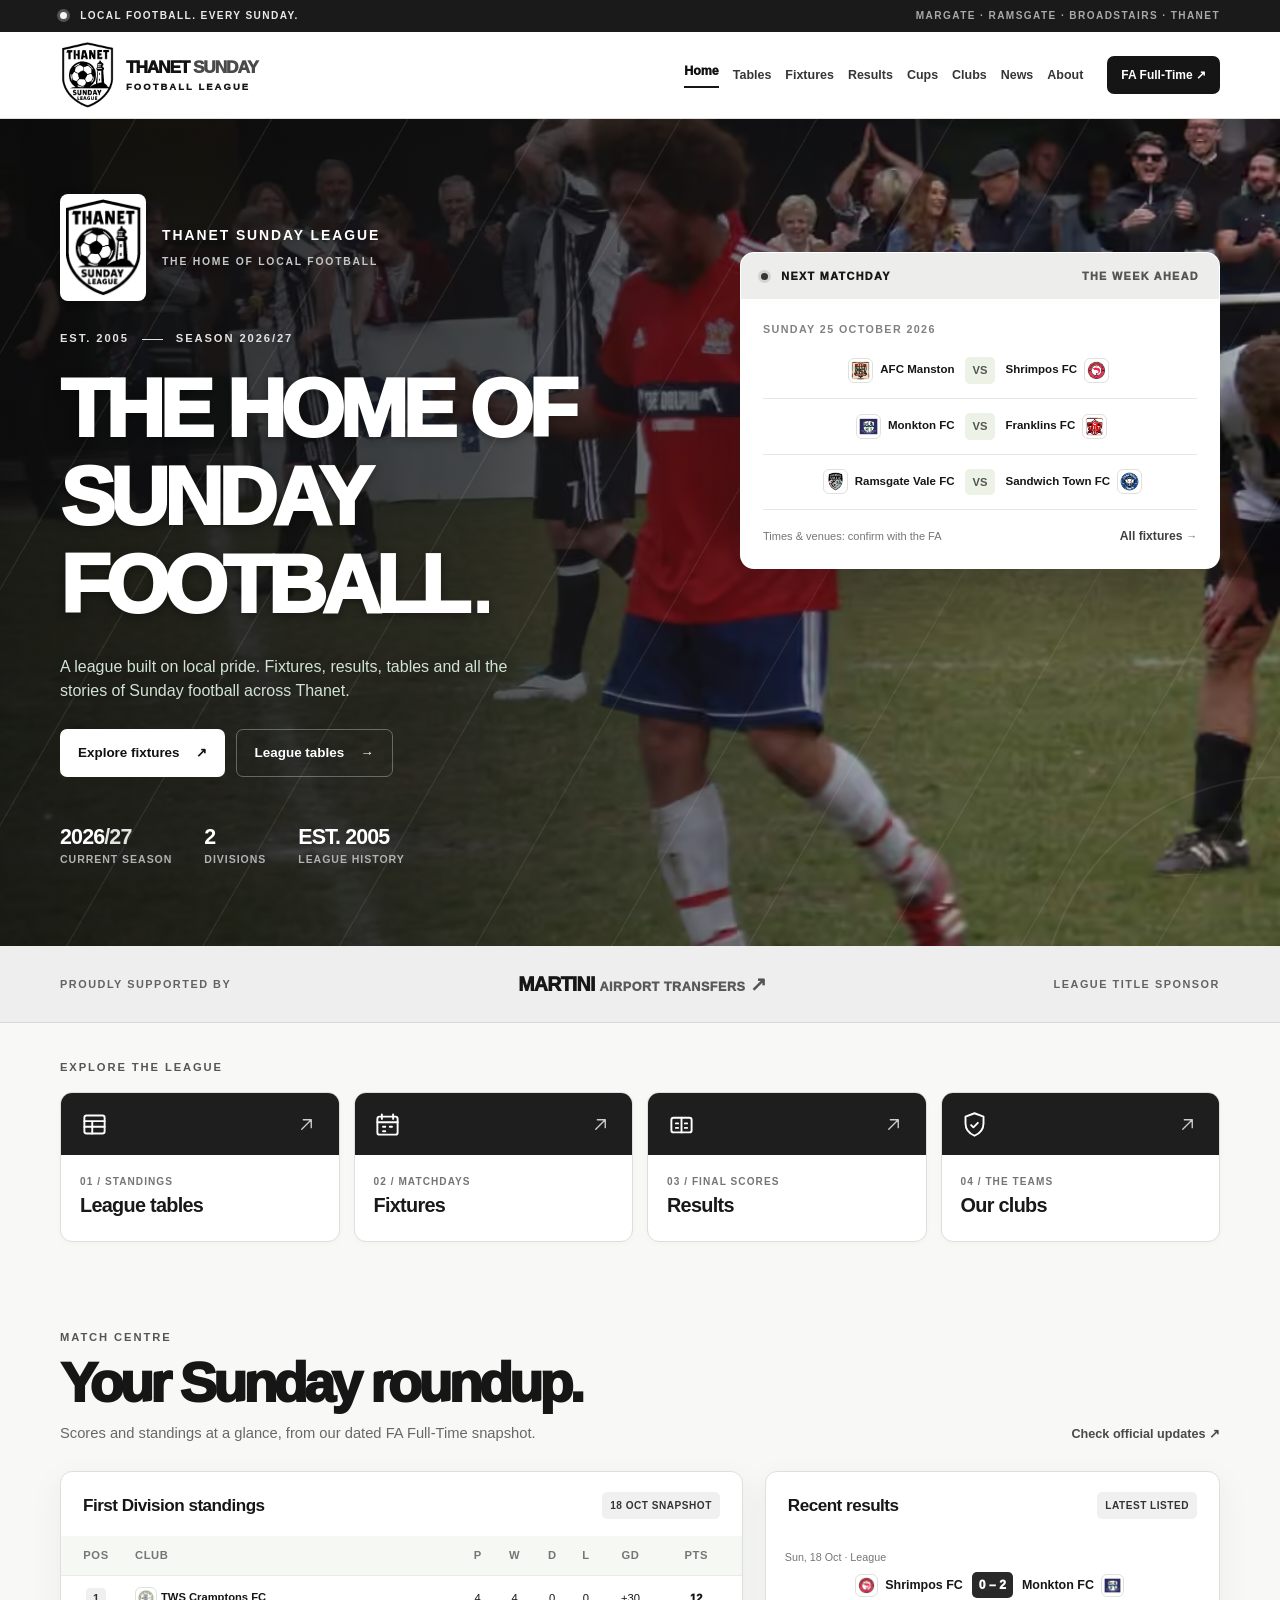
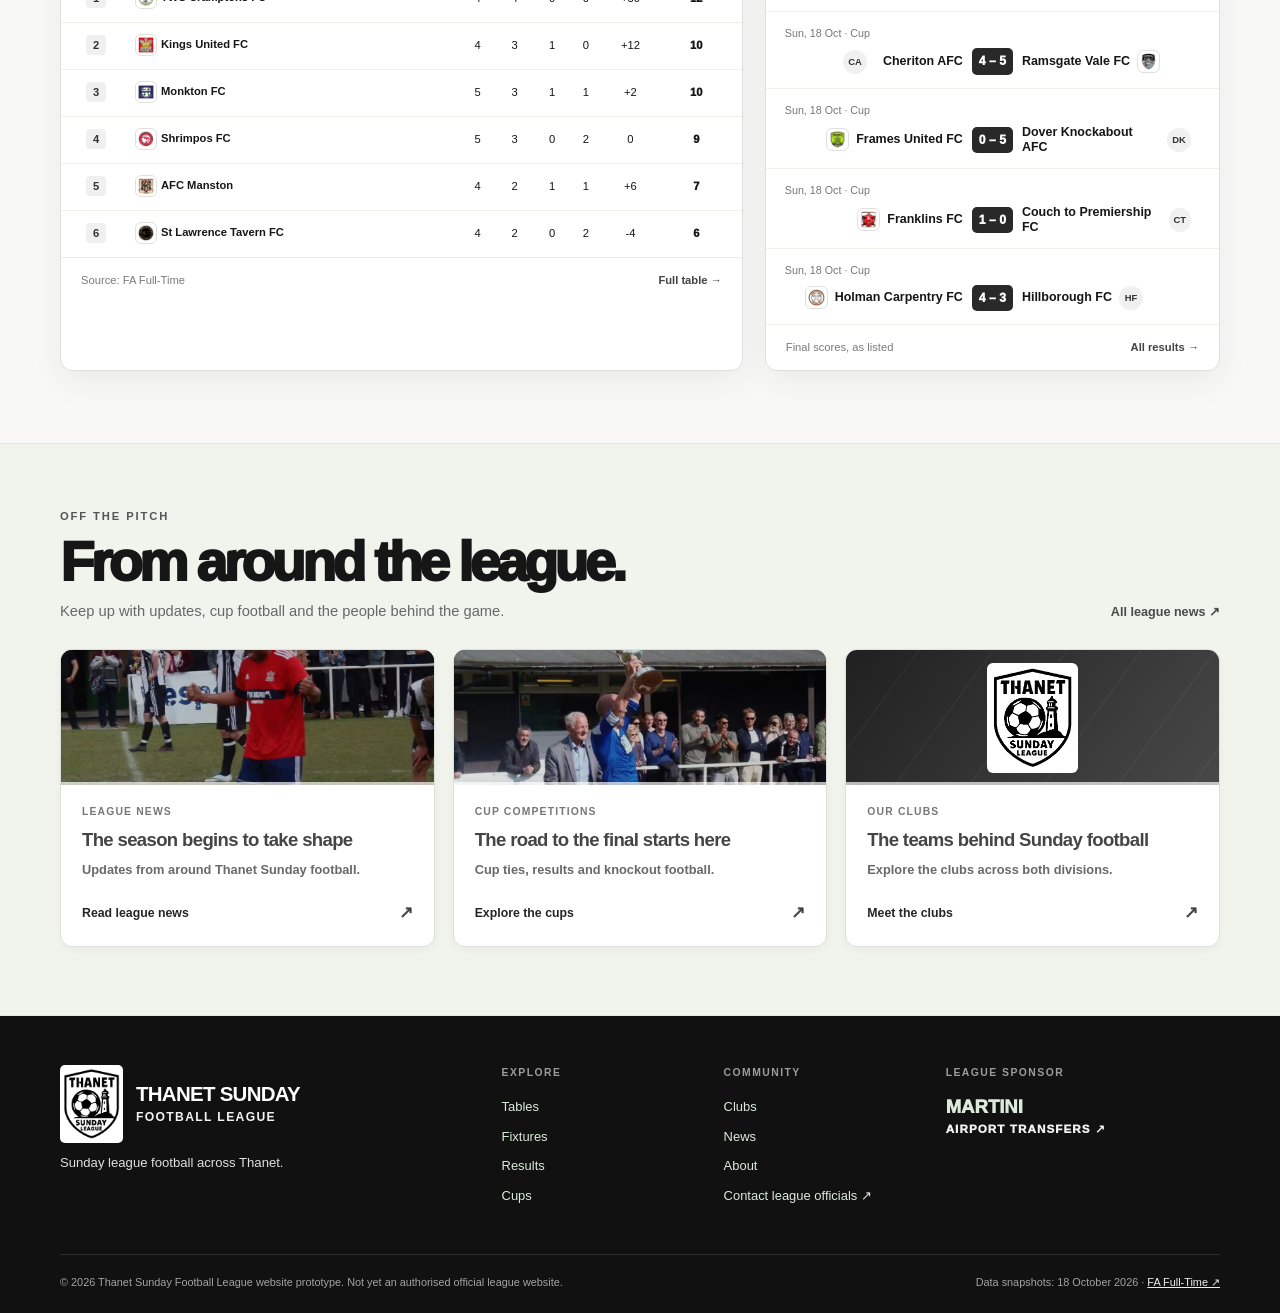
==== index.html @ 65b9a6ac "Connect index.html to central league dataset" ====
<!doctype html>
<html lang="en-GB">
<head>
  <meta charset="utf-8">
  <meta name="viewport" content="width=device-width, initial-scale=1">
  <meta name="theme-color" content="#141414">
  <meta name="description" content="Thanet Sunday Football League: league tables, match fixtures, results, cup competitions, teams and news. Sponsored by Martini Airport Transfers.">
  <meta property="og:title" content="Thanet Sunday Football League — 2026/27">
  <meta property="og:type" content="website">
  <title>Thanet Sunday Football League | 2026/27</title>
  <link rel="icon" type="image/svg+xml" href="./assets/thanet-league-badge.svg">
  <link rel="stylesheet" href="./styles.css?v=20261018-central-data-v1">
  <script src="./data/league-data.js?v=20261018-central-data-v1" defer></script>
  <script src="./site-v4.js?v=20261018-central-data-v1" defer></script>
</head>
<body>
<a class="skip-link" href="#main">Skip to content</a>
<div class="topline"><div class="shell topinner"><span><span class="live-dot" aria-hidden="true"></span> LOCAL FOOTBALL. EVERY SUNDAY.</span><span class="top-location">MARGATE · RAMSGATE · BROADSTAIRS · THANET</span></div></div>
<header class="header">
  <div class="shell nav-shell">
    <a class="logo" href="./index.html" aria-label="Thanet Sunday Football League home">
      <img class="league-crest" src="./assets/thanet-league-badge.svg" alt="Thanet Sunday League crest" width="60" height="74">
      <span class="logo-copy"><strong>THANET <i>SUNDAY</i></strong><small>FOOTBALL LEAGUE</small></span>
    </a>
    <button class="menu-button" type="button" id="menu-button" aria-expanded="false" aria-controls="main-nav" aria-label="Toggle navigation"><span></span><span></span><span></span></button>
    <nav id="main-nav" class="nav" aria-label="Main menu">
      <a href="./index.html" aria-current="page">Home</a><a href="./tables.html">Tables</a><a href="./fixtures.html">Fixtures</a><a href="./results.html">Results</a><a href="./cups.html">Cups</a><a href="./clubs.html">Clubs</a><a href="./news.html">News</a><a href="./about.html">About</a>
    </nav>
    <a class="official-top" href="https://fulltime.thefa.com/index.html?league=391033232" target="_blank" rel="noopener noreferrer">FA Full-Time <span aria-hidden="true">↗</span></a>
  </div>
</header>
<main id="main">
<section class="hero" id="home" aria-labelledby="hero-title">
  <div class="shell hero-layout">
    <div class="hero-left"><div class="hero-crest-row"><img src="./assets/thanet-league-badge.svg" alt="Thanet Sunday League badge" width="104" height="129"><span>THANET SUNDAY LEAGUE<br><small>THE HOME OF LOCAL FOOTBALL</small></span></div>
      <p class="eyebrow light">EST. 2005 <span class="dash"></span> SEASON 2026/27</p>
      <h1 id="hero-title">THE HOME OF <span>SUNDAY</span> <span class="football-word">FOOTBALL<span class="hero-fullstop">.</span></span></h1>
      <p class="hero-sub">A league built on local pride. Fixtures, results, tables and all the stories of Sunday football across Thanet.</p>
      <div class="hero-buttons"><a class="button lime" href="./fixtures.html">Explore fixtures <span aria-hidden="true">↗</span></a><a class="button ghost" href="./tables.html">League tables <span aria-hidden="true">→</span></a></div>
      <div class="hero-numbers"><div><strong>2026<span>/27</span></strong><small>CURRENT SEASON</small></div><div><strong>2</strong><small>DIVISIONS</small></div><div><strong>EST. 2005</strong><small>LEAGUE HISTORY</small></div></div>
    </div>
    <div class="weekend-card" aria-label="Upcoming matchday preview">
      <div class="weekend-label"><span><span class="status-dot"></span> NEXT MATCHDAY</span><span>THE WEEK AHEAD</span></div>
      <div class="weekend-body"><p class="overline" id="hero-fixture-date">Upcoming fixtures</p><div id="hero-fixtures"><p class="empty">Loading the saved league snapshot… <a href="https://fulltime.thefa.com/index.html?league=391033232" target="_blank" rel="noopener noreferrer">FA Full-Time ↗</a></p></div><div class="card-bottom"><span>Times & venues: confirm with the FA</span><a href="./fixtures.html">All fixtures <span aria-hidden="true">→</span></a></div></div>
    </div>
  </div>
  <div class="hero-rings" aria-hidden="true"></div>
</section>
<div class="sponsor-ribbon"><div class="shell sponsor-ribbon-inner"><span class="sponsor-kicker">PROUDLY SUPPORTED BY</span><a href="https://www.martiniairporttransfers.co.uk/" target="_blank" rel="noopener noreferrer" class="sponsor-name">MARTINI <span>AIRPORT TRANSFERS</span> <b aria-hidden="true">↗</b></a><span class="sponsor-note">LEAGUE TITLE SPONSOR</span></div></div>
<section class="home-shortcuts section" aria-labelledby="browse-title"><div class="shell"><p class="eyebrow" id="browse-title">EXPLORE THE LEAGUE</p><div class="home-shortcuts-grid"><a class="home-shortcut" href="./tables.html" aria-label="View league tables"><span class="home-shortcut-top"><span class="home-shortcut-icon"><svg viewBox="0 0 24 24" width="25" height="25" fill="none" stroke="currentColor" stroke-width="1.7" stroke-linecap="round" stroke-linejoin="round" aria-hidden="true" focusable="false"><rect x="3" y="4" width="18" height="16" rx="2"/><path d="M3 9h18M3 14h18M10 9v11"/></svg></span><span class="home-shortcut-arrow"><svg viewBox="0 0 24 24" width="25" height="25" fill="none" stroke="currentColor" stroke-width="1.7" stroke-linecap="round" stroke-linejoin="round" aria-hidden="true" focusable="false"><path d="M6 18 18 6M8 6h10v10"/></svg></span></span><span class="home-shortcut-bottom"><span class="home-shortcut-label">01 / STANDINGS</span><strong>League tables</strong></span></a><a class="home-shortcut" href="./fixtures.html" aria-label="View upcoming fixtures"><span class="home-shortcut-top"><span class="home-shortcut-icon"><svg viewBox="0 0 24 24" width="25" height="25" fill="none" stroke="currentColor" stroke-width="1.7" stroke-linecap="round" stroke-linejoin="round" aria-hidden="true" focusable="false"><rect x="3" y="5" width="18" height="16" rx="2"/><path d="M7 3v4M17 3v4M3 10h18M8 14h2M14 14h2M8 18h2"/></svg></span><span class="home-shortcut-arrow"><svg viewBox="0 0 24 24" width="25" height="25" fill="none" stroke="currentColor" stroke-width="1.7" stroke-linecap="round" stroke-linejoin="round" aria-hidden="true" focusable="false"><path d="M6 18 18 6M8 6h10v10"/></svg></span></span><span class="home-shortcut-bottom"><span class="home-shortcut-label">02 / MATCHDAYS</span><strong>Fixtures</strong></span></a><a class="home-shortcut" href="./results.html" aria-label="View recent results"><span class="home-shortcut-top"><span class="home-shortcut-icon"><svg viewBox="0 0 24 24" width="25" height="25" fill="none" stroke="currentColor" stroke-width="1.7" stroke-linecap="round" stroke-linejoin="round" aria-hidden="true" focusable="false"><rect x="3" y="6" width="18" height="13" rx="2"/><path d="M12 6v13M7 11h2M7 15h2M15 11h2M15 15h2"/></svg></span><span class="home-shortcut-arrow"><svg viewBox="0 0 24 24" width="25" height="25" fill="none" stroke="currentColor" stroke-width="1.7" stroke-linecap="round" stroke-linejoin="round" aria-hidden="true" focusable="false"><path d="M6 18 18 6M8 6h10v10"/></svg></span></span><span class="home-shortcut-bottom"><span class="home-shortcut-label">03 / FINAL SCORES</span><strong>Results</strong></span></a><a class="home-shortcut" href="./clubs.html" aria-label="Browse league clubs"><span class="home-shortcut-top"><span class="home-shortcut-icon"><svg viewBox="0 0 24 24" width="25" height="25" fill="none" stroke="currentColor" stroke-width="1.7" stroke-linecap="round" stroke-linejoin="round" aria-hidden="true" focusable="false"><path d="M12 2 20 5v6c0 5.5-2.8 8.6-8 11-5.2-2.4-8-5.5-8-11V5l8-3Z"/><path d="M9 12.5l2 2 4-4"/></svg></span><span class="home-shortcut-arrow"><svg viewBox="0 0 24 24" width="25" height="25" fill="none" stroke="currentColor" stroke-width="1.7" stroke-linecap="round" stroke-linejoin="round" aria-hidden="true" focusable="false"><path d="M6 18 18 6M8 6h10v10"/></svg></span></span><span class="home-shortcut-bottom"><span class="home-shortcut-label">04 / THE TEAMS</span><strong>Our clubs</strong></span></a></div></div></section>
<section class="section" id="overview" aria-labelledby="overview-title"><div class="shell">
  <div class="section-heading"><div><p class="eyebrow">MATCH CENTRE</p><h2 id="overview-title">Your Sunday roundup.</h2><p>Scores and standings at a glance, from our dated FA Full-Time snapshot.</p></div><a class="text-link" href="https://fulltime.thefa.com/index.html?league=391033232" target="_blank" rel="noopener noreferrer">Check official updates ↗</a></div>
  <div class="overview-grid">
    <div class="panel"><div class="panel-head"><h3>First Division standings</h3><span class="tag">18 OCT SNAPSHOT</span></div><div id="overview-table" class="table-wrap"><p class="empty">Loading the saved league snapshot… <a href="https://fulltime.thefa.com/index.html?league=391033232" target="_blank" rel="noopener noreferrer">FA Full-Time ↗</a></p></div><div class="panel-foot"><span>Source: FA Full-Time</span><a href="./tables.html">Full table →</a></div></div>
    <div class="panel"><div class="panel-head"><h3>Recent results</h3><span class="tag">LATEST LISTED</span></div><div id="overview-results"><p class="empty">Loading the saved league snapshot… <a href="https://fulltime.thefa.com/index.html?league=391033232" target="_blank" rel="noopener noreferrer">FA Full-Time ↗</a></p></div><div class="panel-foot"><span>Final scores, as listed</span><a href="./results.html">All results →</a></div></div>
  </div>
</div></section>
<section class="section section-tinted home-features" aria-labelledby="home-news-title">
<div class="shell">
  <div class="section-heading"><div><p class="eyebrow">OFF THE PITCH</p><h2 id="home-news-title">From around the league.</h2><p>Keep up with updates, cup football and the people behind the game.</p></div><a class="text-link" href="./news.html">All league news ↗</a></div>
  <div class="home-news-list">
    <a class="editorial-card feature-news" href="./news.html" aria-label="Read league news"><span class="editorial-media" aria-hidden="true"><span class="editorial-media-rule"></span></span><span class="editorial-content"><span class="editorial-category">LEAGUE NEWS</span><strong>The season begins to take shape</strong><span class="editorial-description">Updates from around Thanet Sunday football.</span><span class="editorial-cta">Read league news <span aria-hidden="true">↗</span></span></span></a>
    <a class="editorial-card feature-cups" href="./cups.html" aria-label="Explore the cups"><span class="editorial-media" aria-hidden="true"><span class="editorial-media-rule"></span></span><span class="editorial-content"><span class="editorial-category">CUP COMPETITIONS</span><strong>The road to the final starts here</strong><span class="editorial-description">Cup ties, results and knockout football.</span><span class="editorial-cta">Explore the cups <span aria-hidden="true">↗</span></span></span></a>
    <a class="editorial-card feature-clubs" href="./clubs.html" aria-label="Meet the clubs"><span class="editorial-media" aria-hidden="true"><img src="./assets/thanet-league-badge.svg" width="80" height="100" alt=""><span class="editorial-media-rule"></span></span><span class="editorial-content"><span class="editorial-category">OUR CLUBS</span><strong>The teams behind Sunday football</strong><span class="editorial-description">Explore the clubs across both divisions.</span><span class="editorial-cta">Meet the clubs <span aria-hidden="true">↗</span></span></span></a>
  </div>
</div>
</section>
</main>
<footer class="footer"><div class="shell footer-grid"><div><div class="footer-logo"><img src="./assets/thanet-league-badge.svg" alt="Thanet Sunday League badge" width="66" height="82"><strong>THANET SUNDAY<span class="footer-league-name">FOOTBALL LEAGUE</span></strong></div><p>Sunday league football across Thanet.</p></div><div><h3>EXPLORE</h3><a href="./tables.html">Tables</a><a href="./fixtures.html">Fixtures</a><a href="./results.html">Results</a><a href="./cups.html">Cups</a></div><div><h3>COMMUNITY</h3><a href="./clubs.html">Clubs</a><a href="./news.html">News</a><a href="./about.html">About</a><a href="https://fulltime.thefa.com/index.html?league=391033232" target="_blank" rel="noopener noreferrer">Contact league officials ↗</a></div><div><h3>LEAGUE SPONSOR</h3><a class="footer-sponsor" href="https://www.martiniairporttransfers.co.uk/" target="_blank" rel="noopener noreferrer">MARTINI<br><span>AIRPORT TRANSFERS ↗</span></a></div></div><div class="shell footer-bottom"><span>© <span id="year">2026</span> Thanet Sunday Football League website prototype. Not yet an authorised official league website.</span><span>Data snapshots: 18 October 2026 · <a href="https://fulltime.thefa.com/index.html?league=391033232" target="_blank" rel="noopener noreferrer">FA Full-Time ↗</a></span></div></footer>
</body>
</html>
---- styles.css ----
:root{--green:#151515;--deep:#101010;--mid:#383838;--lime:#f5f5f3;--ink:#161616;--muted:#686868;--cream:#f8f8f6;--pale:#f0f0ed;--line:#dfdfdc}*{box-sizing:border-box}html{scroll-behavior:smooth}body{margin:0;background:var(--cream);color:var(--ink);font-family:Inter,ui-sans-serif,-apple-system,BlinkMacSystemFont,"Segoe UI",sans-serif;line-height:1.5}a{color:inherit}a:hover{color:#555555}button,select{font:inherit}button{cursor:pointer}a,button{-webkit-tap-highlight-color:transparent}a:focus-visible,button:focus-visible,select:focus-visible{outline:3px solid #929292;outline-offset:3px}.skip-link{position:absolute;left:-9999px;top:8px;background:#fff;padding:10px;z-index:40}.skip-link:focus{left:10px}.shell{width:min(1160px,calc(100% - 42px));margin-inline:auto}.topline{background:#1a1a1a;color:#e9e9e9;font-size:.63rem;font-weight:850;letter-spacing:.14em}.topinner{display:flex;justify-content:space-between;gap:15px;align-items:center;min-height:32px}.top-location{color:#a9a9a9}.live-dot,.status-dot{display:inline-block;width:7px;height:7px;border-radius:50%;background:var(--lime);margin-right:9px;box-shadow:0 0 0 3px #f6f6f640}.header{position:sticky;top:0;background:#fff;border-bottom:1px solid var(--line);z-index:20}.nav-shell{min-height:80px;display:flex;align-items:center;gap:24px}.logo{display:flex;gap:10px;align-items:center;text-decoration:none;flex-shrink:0}.logo-mark{width:48px;height:48px;border-radius:12px;background:var(--green);color:var(--lime);display:grid;place-items:center}.logo-mark svg{width:34px;height:34px}.logo-copy{display:grid;line-height:1}.logo-copy strong{font-size:1.08rem;font-weight:950;letter-spacing:-.065em;white-space:nowrap}.logo-copy i{color:#777777;font-style:normal}.logo-copy small{letter-spacing:.22em;font-size:.59rem;font-weight:950;margin-top:6px}.nav{display:flex;align-items:center;gap:14px;margin-left:auto}.nav a{text-decoration:none;font-size:.78rem;font-weight:760;color:#363636}.nav a:hover{color:#696969}.official-top{border-radius:7px;padding:10px 14px;background:var(--green);color:white;font-size:.75rem;text-decoration:none;white-space:nowrap;font-weight:820}.official-top:hover{color:white;background:#414141}.menu-button{display:none;border:0;background:transparent;margin-left:auto;width:42px;height:42px;align-items:center;justify-content:center;flex-direction:column;gap:5px}.menu-button span{width:23px;height:2px;background:var(--green);border-radius:2px}.hero{position:relative;overflow:hidden;background:radial-gradient(ellipse at 84% 20%,#52525270 0,transparent 51%),linear-gradient(118deg,#1a1a1a,#292929 75%,#323232);color:white}.hero:before{position:absolute;inset:0;content:"";background:repeating-linear-gradient(120deg,transparent 0 95px,#ffffff06 96px,#ffffff06 97px);pointer-events:none}.hero-layout{position:relative;z-index:2;display:grid;grid-template-columns:1.05fr .95fr;align-items:center;gap:67px;padding:75px 0 79px}.eyebrow{color:#555555;letter-spacing:.17em;font-size:.7rem;font-weight:900;margin:0;text-transform:uppercase}.eyebrow.light{color:var(--lime)}.dash{width:21px;height:1px;background:currentColor;vertical-align:middle;display:inline-block;margin:0 8px}.hero h1{font-size:clamp(3.3rem,6.4vw,6.25rem);letter-spacing:-.076em;line-height:.95;font-weight:950;margin:18px 0 26px;max-width:650px}.hero h1 span{color:var(--lime)}.hero-sub{max-width:490px;color:#d1e3d4;font-size:1rem;margin:0 0 26px}.hero-buttons{display:flex;gap:11px;flex-wrap:wrap}.button{display:inline-flex;align-items:center;justify-content:center;gap:16px;border-radius:7px;padding:13px 18px;font-size:.84rem;text-decoration:none;font-weight:850;transition:transform .15s,background .15s}.button:hover{transform:translateY(-2px)}.button.lime{background:var(--lime);color:#242424}.button.lime:hover{color:#242424;background:#f7f7f7}.button.ghost{border:1px solid #d2e7d65e;color:#fff}.button.ghost:hover{color:#fff;background:#ffffff1e}.hero-numbers{display:flex;flex-wrap:wrap;gap:32px;margin-top:50px}.hero-numbers>div{display:grid;gap:3px}.hero-numbers strong{font-size:1.34rem;letter-spacing:-.04em;line-height:1}.hero-numbers strong span{color:#e3e3e3}.hero-numbers small{color:#b2b2b2;font-size:.66rem;letter-spacing:.09em;font-weight:840}.weekend-card{max-width:480px;width:100%;justify-self:end;background:#fcfdf7;color:var(--ink);border-radius:14px;box-shadow:0 28px 70px #1414145e;overflow:hidden;transform:rotate(1deg)}.weekend-label{display:flex;justify-content:space-between;align-items:center;background:var(--lime);padding:15px 20px;font-size:.68rem;font-weight:950;letter-spacing:.12em}.weekend-label>span:last-child{color:#555555}.status-dot{background:#353535;box-shadow:0 0 0 3px #33333324}.weekend-body{padding:22px}.overline{margin:0 0 6px;color:#818181;font-size:.67rem;letter-spacing:.13em;font-weight:890}.small-match{display:grid;grid-template-columns:1fr auto 1fr;gap:10px;padding:14px 0;border-bottom:1px solid #e2eadf;align-items:center}.small-match .team{font-size:.84rem;font-weight:820}.small-match .team:first-child{text-align:right}.small-match .vs{background:#ecf3e6;color:#545454;border-radius:5px;padding:5px 8px;font-size:.7rem;font-weight:900}.card-bottom{display:flex;justify-content:space-between;gap:10px;align-items:center;margin-top:17px}.card-bottom span{color:#757575;font-size:.69rem}.card-bottom a{font-size:.76rem;font-weight:900;color:#404040;text-decoration:none}.hero-rings{position:absolute;border:2px solid #ffffff12;width:480px;height:480px;border-radius:50%;right:-240px;bottom:-310px}.sponsor-ribbon{background:#ecf3e7;border-bottom:1px solid #dde9d7}.sponsor-ribbon-inner{display:flex;align-items:center;justify-content:space-between;gap:20px;min-height:76px}.sponsor-kicker,.sponsor-note{font-size:.68rem;color:#727272;letter-spacing:.14em;font-weight:890}.sponsor-name{font-weight:950;text-decoration:none;font-size:1.22rem;letter-spacing:-.035em}.sponsor-name span{font-size:.79rem;letter-spacing:.04em;color:#717171}.sponsor-name b{color:#535353}.section{padding:72px 0;scroll-margin-top:85px}.section-tinted{background:#f0f4ed;border-top:1px solid #e2e9dc;border-bottom:1px solid #e2e9dc}.section-heading{display:flex;align-items:end;justify-content:space-between;gap:18px;margin-bottom:27px}.section-heading h2{font-size:clamp(2.2rem,4.6vw,3.5rem);letter-spacing:-.07em;line-height:1.05;font-weight:950;margin:8px 0 0}.section-heading p:not(.eyebrow){margin:9px 0 0;color:var(--muted);font-size:.92rem}.text-link{color:#4a4a4a;font-weight:850;text-decoration:none;font-size:.79rem;white-space:nowrap}.text-link:hover{text-decoration:underline}.overview-grid{display:grid;grid-template-columns:1.35fr .9fr;gap:22px}.panel{background:#fff;border:1px solid var(--line);border-radius:12px;overflow:hidden;box-shadow:0 10px 32px #28282810}.panel-head{display:flex;justify-content:space-between;align-items:center;gap:10px;padding:20px 22px 17px}.panel-head h3{font-size:1.07rem;letter-spacing:-.03em;margin:0}.tag{color:#525252;background:#edf4e8;letter-spacing:.05em;font-size:.63rem;font-weight:900;padding:6px 8px;border-radius:5px;white-space:nowrap}.table-wrap{overflow-x:auto}.standings{width:100%;border-collapse:collapse;min-width:570px}.standings th{text-align:center;color:#757575;text-transform:uppercase;letter-spacing:.05em;font-size:.63rem;padding:11px 8px;background:#f6f8f3;border-bottom:1px solid #e7ede3}.standings td{text-align:center;font-size:.78rem;padding:12px 8px;border-bottom:1px solid #edf1e9;font-variant-numeric:tabular-nums}.standings th:nth-child(2),.standings td:nth-child(2){text-align:left}.standings td:nth-child(2){font-weight:790}.standings td:last-child{font-weight:940}.standings tbody tr:last-child td{border-bottom:0}.standings tbody tr:hover{background:#f6faf4}.team-circle{width:24px;height:24px;display:inline-grid;place-items:center;background:#eaf4e8;color:#555555;border-radius:50%;font-size:.59rem;font-weight:900;margin-right:9px;vertical-align:middle}.position-pill{background:#eaf5e4;padding:4px 7px;border-radius:4px;font-weight:860}.panel-foot{border-top:1px solid #eaf0e7;padding:14px 20px;display:flex;gap:12px;justify-content:space-between;color:#7a7a7a;font-size:.7rem}.panel-foot a{font-weight:850;color:#434343;text-decoration:none}.result-mini{padding:13px 19px;border-bottom:1px solid #ecf0e9}.result-mini:last-child{border-bottom:0}.result-mini .date-small{display:block;color:#767676;font-size:.67rem;margin-bottom:7px}.result-mini .teams-small{display:grid;grid-template-columns:1fr auto 1fr;gap:9px;align-items:center}.teams-small strong{font-size:.78rem;font-weight:830}.teams-small strong:first-child{text-align:right}.score-mini{background:#292929;color:white;border-radius:5px;padding:4px 7px;font-size:.76rem;font-weight:950;white-space:nowrap}.tabs{display:flex;gap:8px;margin-bottom:16px;flex-wrap:wrap}.tab{background:#fff;border:1px solid #d7e1d2;color:#474747;border-radius:8px;padding:10px 15px;font-weight:850;font-size:.79rem}.tab.active{background:var(--green);color:#fff;border-color:var(--green)}.data-note{font-size:.77rem;color:#6d6d6d;background:#e7efe4;padding:12px 15px;border-radius:7px;line-height:1.55;margin:18px 0 0}.filter-row{display:flex;align-items:center;flex-wrap:wrap;gap:12px;margin-bottom:21px}.filter-row label{font-weight:850;color:#4a4a4a;font-size:.8rem}.filter-row select{border:1px solid #cfdfcf;background:white;border-radius:7px;color:var(--ink);min-width:220px;padding:10px 13px}.filter-hint{font-size:.73rem;color:#737373;margin-left:auto}.match-grid{display:grid;grid-template-columns:repeat(2,minmax(0,1fr));gap:14px}.match-card{background:white;border:1px solid var(--line);border-radius:10px;padding:17px 18px;display:grid;gap:11px}.match-meta{display:flex;align-items:center;justify-content:space-between;gap:12px;font-size:.7rem;color:#787878;font-weight:740}.match-meta b{background:#eff5e9;color:#4a4a4a;border-radius:4px;padding:4px 7px;font-size:.64rem}.match-row{display:grid;grid-template-columns:minmax(0,1fr) auto minmax(0,1fr);gap:11px;align-items:center}.match-row strong{font-size:.85rem;line-height:1.3}.match-row strong:first-child{text-align:right}.match-row .score{background:#292929;color:#fff;border-radius:6px;padding:8px 10px;min-width:56px;text-align:center;font-size:.87rem;font-weight:950;white-space:nowrap}.match-row .score.vs{background:#ebf2e4;color:#545454;font-size:.71rem}.match-bottom{font-size:.7rem;color:#818181;text-align:center}.empty{grid-column:1/-1;padding:28px;border:1px dashed #aabda9;border-radius:9px;background:#f7faf4;color:#525252;text-align:center}.cup-grid{display:grid;grid-template-columns:1fr 1fr;gap:22px}.cup-feature{position:relative;background:linear-gradient(125deg,#242424,#3d3d3d);border-radius:12px;padding:38px;color:#fff;overflow:hidden}.cup-symbol{position:absolute;right:-7px;top:-60px;font-size:16rem;color:#ffffff0d;pointer-events:none}.cup-feature h3{font-size:2.9rem;letter-spacing:-.07em;line-height:1.02;margin:15px 0}.cup-feature p:not(.eyebrow){max-width:450px;color:#cce0d0}.cup-feature .button{margin-top:15px}.clubs-grid{display:grid;grid-template-columns:repeat(3,minmax(0,1fr));gap:13px}.club-card{display:flex;align-items:center;gap:13px;background:#fff;border:1px solid var(--line);border-radius:10px;padding:16px;font-size:.86rem;font-weight:850}.club-card .team-circle{width:42px;height:42px;flex-shrink:0;margin:0;font-size:.68rem}.club-card small{display:block;font-size:.7rem;color:#849488;font-weight:690;margin-top:3px}.news-grid{display:grid;grid-template-columns:repeat(3,minmax(0,1fr));gap:19px}.news-card{background:white;border:1px solid var(--line);border-radius:12px;overflow:hidden;display:flex;flex-direction:column}.news-visual{height:160px;display:flex;align-items:end;justify-content:space-between;overflow:hidden;background:radial-gradient(ellipse at 74% 38%,#e0e0e070,transparent 60%),linear-gradient(120deg,#292929,#444444);color:#f7f7f7;padding:19px}.news-visual.secondary{color:#2e2e2e;background:linear-gradient(135deg,#f1f1f1,#aeaeae)}.news-visual.dark{color:#f7f7f7;background:linear-gradient(135deg,#212121,#434343)}.news-visual span{font-size:2rem;letter-spacing:-.07em;line-height:1;font-weight:950}.news-visual b{font-size:7rem;line-height:.68;opacity:.14;letter-spacing:-.12em}.news-body{padding:21px;flex:1;display:flex;flex-direction:column}.news-body small{color:#7c7c7c;letter-spacing:.08em;font-size:.64rem;font-weight:850}.news-body h3{margin:12px 0;font-size:1.12rem;line-height:1.2;letter-spacing:-.025em}.news-body p{font-size:.83rem;color:#6a6a6a;margin:0 0 21px}.news-body a{margin-top:auto;color:#454545;text-decoration:none;font-size:.78rem;font-weight:850}.about-section{background:#1e1e1e;color:#fff}.about-grid{display:grid;grid-template-columns:1fr .74fr;gap:95px;align-items:center}.about-grid h2{font-size:clamp(2.4rem,5vw,4.3rem);line-height:1.04;letter-spacing:-.071em;margin:13px 0}.about-grid h2 span{color:var(--lime)}.about-grid p:not(.eyebrow){color:#c3d9c8;max-width:590px}.about-grid .button{margin-top:14px}.about-side{padding:25px 30px;border:1px solid #ffffff23;background:#ffffff0b;border-radius:11px}.large-ball{font-size:2rem}.about-side h3{font-size:1.22rem}.about-side p{font-size:.84rem}.about-side a{color:var(--lime);text-decoration:none;font-size:.83rem;font-weight:850}.footer{background:#161616;color:#d6e5d7}.footer-grid{padding:49px 0;display:grid;grid-template-columns:1.5fr .7fr .7fr 1fr;gap:30px}.footer-grid>div{display:flex;flex-direction:column;align-items:flex-start;gap:10px}.footer-logo{font-size:1.35rem;font-weight:950;letter-spacing:-.04em}.footer-logo span{color:var(--lime)}.footer-grid p{font-size:.82rem;color:#e0e0e0;margin:0}.footer-grid h3{font-size:.65rem;letter-spacing:.14em;color:#9c9c9c;margin:0 0 7px}.footer-grid a{font-size:.81rem;color:#dceadc;text-decoration:none}.footer-grid a:hover{color:var(--lime)}.footer-grid .footer-sponsor{font-size:1.16rem;font-weight:950;line-height:1.05}.footer-sponsor span{color:var(--lime);font-size:.73rem;letter-spacing:.09em}.footer-bottom{border-top:1px solid #2d2d2d;padding:19px 0 23px;display:flex;justify-content:space-between;gap:15px;color:#a3a3a3;font-size:.68rem}.footer-bottom a{color:#eeeeee}.muted{color:var(--muted)}@media(max-width:1120px){.nav{gap:9px}.nav a{font-size:.73rem}.nav-shell{gap:17px}.official-top{display:none}.hero-layout{gap:26px}}@media(max-width:840px){.nav-shell{min-height:71px}.menu-button{display:flex}.nav{display:none;position:absolute;left:0;right:0;top:71px;background:#fff;box-shadow:0 18px 30px #1616162a;padding:13px 24px 23px;flex-direction:column;align-items:stretch;margin:0}.nav.open{display:flex}.nav a{font-size:.94rem;padding:10px 13px;border-radius:6px}.nav a:hover{background:#f0f6eb}.hero-layout{grid-template-columns:1fr;padding:56px 0}.weekend-card{max-width:none;transform:none;justify-self:auto}.hero h1{max-width:700px}.overview-grid,.cup-grid,.about-grid{grid-template-columns:1fr;gap:19px}.news-grid{grid-template-columns:repeat(2,minmax(0,1fr))}.clubs-grid{grid-template-columns:repeat(2,minmax(0,1fr))}.footer-grid{grid-template-columns:repeat(2,1fr)}.filter-hint{margin-left:0}.about-grid{gap:33px}}@media(max-width:590px){.shell{width:min(100% - 28px,1160px)}.top-location{display:none}.logo-mark{width:43px;height:43px}.logo-copy strong{font-size:.95rem}.logo-copy small{font-size:.54rem}.hero-layout{padding:46px 0}.hero h1{font-size:clamp(3.05rem,13vw,4.7rem)}.hero-sub{font-size:.92rem}.hero-numbers{gap:20px;margin-top:36px}.hero-numbers strong{font-size:1.06rem}.hero-numbers small{font-size:.56rem}.weekend-label{font-size:.59rem}.weekend-body{padding:16px}.small-match .team{font-size:.75rem}.sponsor-ribbon-inner{padding:17px 0;display:grid;gap:4px}.sponsor-name{font-size:1.07rem}.sponsor-name span{font-size:.66rem}.section{padding:48px 0}.section-heading{display:block}.section-heading h2{font-size:2.4rem}.section-heading .text-link{display:inline-block;margin-top:15px}.match-grid,.clubs-grid,.news-grid{grid-template-columns:1fr}.match-row strong{font-size:.76rem}.filter-row label{width:100%}.filter-row select{width:100%}.cup-feature{padding:25px}.cup-feature h3{font-size:2.35rem}.footer-grid{grid-template-columns:repeat(2,1fr);gap:26px}.footer-grid>div:first-child,.footer-grid>div:last-child{grid-column:1/-1}.footer-bottom{flex-direction:column}.about-side{padding:20px}}@media(prefers-reduced-motion:reduce){html{scroll-behavior:auto}*{transition:none!important}}
/* Brand refresh · authentic crest and monochrome league identity */
.logo-mark{display:none}
.logo{gap:11px}
.league-crest{display:block;width:55px;height:66px;object-fit:contain;flex:none;background:#fff}
.nav-shell{min-height:86px}
.logo-copy strong{color:#111}.logo-copy i{color:#4a4a4a}
.hero{background:radial-gradient(ellipse at 86% 12%,#343434 0%,transparent 52%),linear-gradient(112deg,#111 0%,#232323 68%,#303030 100%)}
.hero:before{background:repeating-linear-gradient(120deg,transparent 0 95px,#ffffff08 96px,#ffffff08 97px)}
.hero-crest-row{display:flex;align-items:center;gap:16px;margin:0 0 29px;letter-spacing:.14em;font-size:.87rem;font-weight:900;color:#fff}
.hero-crest-row img{width:86px;height:107px;object-fit:contain;background:#fff;border-radius:8px;padding:4px}
.hero-crest-row small{display:inline-block;margin-top:8px;color:#c7c7c7;font-size:.65rem;font-weight:770;letter-spacing:.17em}
.hero h1 span{color:#fff;text-decoration:underline;text-decoration-thickness:5px;text-underline-offset:10px}
.eyebrow.light{color:#e2e2e2}
.button.lime{background:#fff;color:#111}.button.lime:hover{background:#e6e6e6;color:#111}
.weekend-label{background:#ededeb;color:#171717}
.weekend-card{background:#fff}
.sponsor-ribbon{background:#eee;border-color:#d8d8d8}
.sponsor-name span{color:#595959}
.sponsor-kicker,.sponsor-note{color:#626262}
.position-pill,.team-circle,.tag{background:#f0f0f0;color:#333}
.tab.active{background:#151515;border-color:#151515;color:#fff}
.cup-feature{background:linear-gradient(125deg,#171717,#363636)}
.about-section{background:#171717}
.footer{background:#111;color:#fff}
.footer-logo{display:flex;gap:13px;align-items:center}
.footer-logo img{width:63px;height:78px;object-fit:contain;background:#fff;border-radius:5px;padding:3px}
.footer-logo strong{font-size:1.4rem;line-height:1.08;letter-spacing:-.04em}
.footer-logo strong span{color:#fff}
.footer-sponsor span{color:#f1f1f1}
:target{scroll-margin-top:100px}
@media(max-width:590px){.nav-shell{min-height:80px}.nav{top:80px}.league-crest{width:43px;height:54px}.hero-crest-row{gap:12px;margin-bottom:23px}.hero-crest-row img{width:67px;height:84px}.hero-crest-row span{font-size:.72rem}.hero-crest-row small{font-size:.52rem}.footer-logo img{width:52px;height:64px}}


/* Mobile hero typography: prevent underline crossing subsequent line and add
   deliberate spacing between the word FOOTBALL and its full stop. */
.hero h1{line-height:1.075;letter-spacing:-.062em}
.hero h1 span{color:#fff;text-decoration:none!important;text-decoration-line:none!important}
.hero h1 .football-word{display:inline-block;white-space:nowrap}
.hero h1 .hero-fullstop{display:inline-block;font-size:.78em;vertical-align:baseline;margin-left:.12em;letter-spacing:0}
@media(max-width:590px){
  .hero h1{font-size:clamp(2.9rem,11.8vw,4.45rem);line-height:1.12;letter-spacing:-.062em}
  .hero h1 .hero-fullstop{margin-left:.14em}
}


/* Football photography refresh: retain dark-grey texture while showing action. */
.hero{
  background-color:#222;
  background-image:
    linear-gradient(100deg,rgba(12,12,12,.88) 0%,rgba(18,18,18,.77) 38%,rgba(28,28,28,.28) 76%,rgba(18,18,18,.23) 100%),
    url("./assets/hero-celebration.avif");
  background-repeat:no-repeat;
  background-size:cover;
  background-position:center 42%;
}
.hero:before{
  background:repeating-linear-gradient(120deg,transparent 0 116px,rgba(255,255,255,.065) 117px,rgba(255,255,255,.065) 118px);
  pointer-events:none;
}
.hero-layout{position:relative;z-index:2}
.hero h1,.hero-sub,.hero-crest-row{filter:drop-shadow(0 2px 5px rgba(0,0,0,.36))}
.cup-feature{
  background-image:
    linear-gradient(100deg,rgba(14,14,14,.84),rgba(24,24,24,.52)),
    url("./assets/cup-celebration.avif");
  background-position:center, center 41%;
  background-repeat:no-repeat;
  background-size:cover;
  min-height:320px;
}
.cup-feature .cup-symbol{opacity:.25}
@media(max-width:840px){
  .hero{
    background-image:
      linear-gradient(180deg,rgba(11,11,11,.53) 0%,rgba(11,11,11,.78) 43%,rgba(11,11,11,.86) 100%),
      url("./assets/hero-celebration.avif");
    background-position:center, 55% 27%;
    background-size:cover, auto 100%;
    background-color:#222;
  }
  .hero:before{
    background:repeating-linear-gradient(120deg,transparent 0 116px,rgba(255,255,255,.05) 117px,rgba(255,255,255,.05) 118px);
  }
  .hero-layout{padding-top:45px}
}
@media(max-width:590px){
  .hero{
    background-image:
      linear-gradient(180deg,rgba(13,13,13,.48) 0%,rgba(13,13,13,.68) 24%,rgba(13,13,13,.84) 64%,rgba(13,13,13,.92) 100%),
      url("./assets/hero-celebration.avif");
    background-position:center, 54% top;
    background-size:cover, auto 680px;
    background-repeat:no-repeat;
  }
  .hero-layout{padding-top:31px}
  .cup-feature{
    background-image:linear-gradient(90deg,rgba(8,8,8,.87),rgba(8,8,8,.50)),url("./assets/cup-celebration.avif");
    background-position:center, 52% 38%;
  }
}


/* 2026-10-18 | Layout polish: desktop matchday card, table fit and footer identity. */
.overview-grid > .panel { min-width: 0; }
.table-wrap { min-width: 0; max-width: 100%; width: 100%; overflow-x: auto; }
#overview-table .standings { min-width: 0; width: 100%; }
#overview-table .standings th,
#overview-table .standings td { padding: 11px 4px; font-size: .70rem; }
#overview-table .standings td:nth-child(2) { min-width: 0; overflow-wrap: anywhere; line-height: 1.25; }
#overview-table .standings th:nth-child(7),
#overview-table .standings td:nth-child(7),
#overview-table .standings th:nth-child(8),
#overview-table .standings td:nth-child(8) { display: none; } /* GF & GA in full table; summary shows GD */
#overview-table .standings th:last-child,
#overview-table .standings td:last-child { padding-right: 12px; white-space: nowrap; }

.weekend-card { transform: none; border: 1px solid rgba(255,255,255,.18); }
@media (min-width: 841px) {
  .hero-layout { align-items: start; }
  .weekend-card { align-self: start; margin-top: clamp(32px,4.5vw,68px); }
}

.footer-logo strong { display: block; font-size: 1.28rem; letter-spacing: -.035em; line-height: 1.12; }
.footer-logo .footer-league-name {
  display: block;
  color: #f3f3f3;
  font-size: .76rem;
  margin-top: 5px;
  font-weight: 800;
  letter-spacing: .11em;
}
@media (max-width: 840px) {
  .weekend-card { margin-top: 0; }
  #overview-table .standings th, #overview-table .standings td { font-size: .71rem; }
}
@media (max-width: 590px) {
  #overview-table .standings { min-width: 440px; }
  .hero {
    background-image:
      linear-gradient(180deg,rgba(13,13,13,.44) 0%,rgba(13,13,13,.63) 24%,rgba(13,13,13,.79) 64%,rgba(13,13,13,.89) 100%),
      url("./assets/hero-celebration.avif");
    background-position: center, 56% top;
  }
  .footer-logo strong { font-size: 1.12rem; }
  .footer-logo .footer-league-name { font-size: .68rem; }
}


/* Dedicated league pages · separate URLs, shared identity and desktop/mobile navigation */
.nav a[aria-current="page"]{color:#111;font-weight:950}
.nav a[aria-current="page"]::after{content:"";display:block;height:2px;background:#171717;margin-top:6px}
.page-hero{position:relative;overflow:hidden;background:#1a1a1a;color:#fff;min-height:245px}
.page-hero::before{position:absolute;inset:0;content:"";background:linear-gradient(110deg,rgba(11,11,11,.95) 0%,rgba(18,18,18,.87) 44%,rgba(20,20,20,.73) 100%),url("./assets/hero-celebration.avif") center 41% /cover no-repeat}
.page-hero::after{content:"";position:absolute;inset:0;background:repeating-linear-gradient(120deg,transparent 0 128px,rgba(255,255,255,.035) 129px,rgba(255,255,255,.035) 130px);pointer-events:none}
.page-hero-inner{position:relative;z-index:1;padding:38px 0 45px}
.breadcrumbs{display:flex;gap:12px;align-items:center;color:#c4c4c4;font-size:.72rem;margin:0 0 24px}
.breadcrumbs a{text-decoration:underline;text-underline-offset:3px}
.page-hero h1{font-size:clamp(2.5rem,5vw,4.3rem);letter-spacing:-.07em;line-height:1.05;font-weight:950;margin:8px 0 10px}
.page-hero-inner>p:last-child{max-width:620px;color:#dedede;font-size:.92rem;margin:0}
.page-hero+.section{padding-top:42px;min-height:45vh}
.home-shortcuts{padding:36px 0 15px}
.home-shortcuts .eyebrow{margin:0 0 15px}
.home-shortcuts-grid{display:grid;grid-template-columns:repeat(4,minmax(0,1fr));gap:12px}
.home-shortcut{position:relative;display:grid;align-content:space-between;gap:11px;min-height:130px;background:#fff;border:1px solid var(--line);border-radius:11px;padding:19px;transition:transform .15s,box-shadow .15s}
.home-shortcut:hover{transform:translateY(-2px);box-shadow:0 8px 25px rgba(0,0,0,.08);color:#171717}
.home-shortcut .home-shortcut-label{font-size:.67rem;color:#868686;text-transform:uppercase;font-weight:850;letter-spacing:.11em}
.home-shortcut strong{font-size:1.25rem;letter-spacing:-.045em;font-weight:950}
.home-shortcut .home-shortcut-arrow{position:absolute;right:18px;top:15px;font-size:1.25rem;color:#333}
.home-news-list{display:grid;grid-template-columns:repeat(3,minmax(0,1fr));gap:13px}
.home-news-list a{background:#fff;border:1px solid var(--line);border-radius:10px;padding:21px;display:grid;gap:10px}
.home-news-list a:hover{color:#111;border-color:#b7b7b7}
.home-news-list small{font-size:.65rem;color:#888;font-weight:900;letter-spacing:.1em}
.home-news-list strong{font-size:1rem;font-weight:850;letter-spacing:-.02em}
.home-news-list span{font-size:.77rem;font-weight:850;color:#454545}
@media(max-width:840px){
 .nav a[aria-current="page"]{background:#eee}
 .nav a[aria-current="page"]::after{display:none}
 .page-hero{min-height:210px}
 .page-hero-inner{padding:27px 0 39px}
 .home-shortcuts-grid{grid-template-columns:repeat(2,minmax(0,1fr))}
 .home-news-list{grid-template-columns:1fr}
}
@media(max-width:590px){
 .page-hero{min-height:0}
 .page-hero h1{font-size:2.65rem}
 .page-hero-inner{padding:23px 0 34px}
 .breadcrumbs{margin-bottom:20px}
 .home-shortcuts{padding-top:23px}
 .home-shortcuts-grid{gap:9px}
 .home-shortcut{padding:15px;min-height:108px}
 .home-shortcut strong{font-size:1.05rem}
 .home-shortcut .home-shortcut-arrow{right:13px;top:8px}
 .page-hero+.section{padding-top:34px}
}


/* Home navigation cards — compact football identity, strong touch targets */
.home-shortcuts .eyebrow{margin:0 0 16px}
.home-shortcuts-grid{
  display:grid;
  grid-template-columns:repeat(4,minmax(0,1fr));
  gap:14px;
}
.home-shortcuts-grid .home-shortcut{
  display:flex;
  flex-direction:column;
  align-content:normal;
  gap:0;
  padding:0;
  min-width:0;
  min-height:0;
  border:1px solid #dededb;
  border-radius:12px;
  overflow:hidden;
  background:#fff;
  color:#171717;
  text-decoration:none!important;
  box-shadow:0 2px 7px rgba(0,0,0,.025);
  transform:translateY(0);
  transition:transform .16s ease,border-color .16s ease,box-shadow .16s ease;
}
.home-shortcuts-grid .home-shortcut:link,
.home-shortcuts-grid .home-shortcut:visited,
.home-shortcuts-grid .home-shortcut:hover{
  color:#171717;
  text-decoration:none!important;
}
.home-shortcut *{text-decoration:none!important}
.home-shortcut-top{
  display:flex;
  align-items:center;
  justify-content:space-between;
  min-height:62px;
  padding:14px 19px;
  background:#1e1e1e;
  color:#fff;
}
.home-shortcut-icon{
  width:28px;
  height:28px;
  display:grid;
  place-items:center;
}
.home-shortcut-icon svg{display:block;width:27px;height:27px}
.home-shortcuts-grid .home-shortcut .home-shortcut-arrow{
  position:static;
  display:grid;
  place-items:center;
  width:26px;
  height:26px;
  color:#fff;
  opacity:.78;
}
.home-shortcut-arrow svg{display:block;width:19px;height:19px}
.home-shortcut-bottom{
  display:flex;
  flex-direction:column;
  justify-content:center;
  gap:5px;
  padding:17px 19px 20px;
  min-height:86px;
}
.home-shortcuts-grid .home-shortcut .home-shortcut-label{
  font-size:.63rem;
  line-height:1.4;
  font-weight:850;
  letter-spacing:.105em;
  text-transform:uppercase;
  color:#747474;
}
.home-shortcuts-grid .home-shortcut strong{
  display:block;
  font-size:1.24rem;
  line-height:1.2;
  font-weight:900;
  letter-spacing:-.035em;
  color:#191919;
}
@media(hover:hover) and (pointer:fine){
  .home-shortcuts-grid .home-shortcut:hover{
    transform:translateY(-3px);
    border-color:#bcbcbc;
    box-shadow:0 10px 25px rgba(0,0,0,.11);
  }
  .home-shortcuts-grid .home-shortcut:hover .home-shortcut-top{background:#333}
  .home-shortcuts-grid .home-shortcut:hover .home-shortcut-arrow{opacity:1}
}
.home-shortcuts-grid .home-shortcut:active{
  transform:scale(.985);
  border-color:#9a9a9a;
  background:#f5f5f3;
}
.home-shortcuts-grid .home-shortcut:focus-visible{
  outline:3px solid #777;
  outline-offset:4px;
}
@media(max-width:840px){
  .home-shortcuts-grid{grid-template-columns:repeat(2,minmax(0,1fr));gap:11px}
}
@media(max-width:590px){
  .home-shortcuts-grid{gap:10px}
  .home-shortcuts-grid .home-shortcut{padding:0;border-radius:10px}
  .home-shortcut-top{min-height:49px;padding:11px 13px}
  .home-shortcut-icon{width:23px;height:23px}
  .home-shortcut-icon svg{width:23px;height:23px}
  .home-shortcuts-grid .home-shortcut .home-shortcut-arrow{width:23px;height:23px}
  .home-shortcut-arrow svg{width:17px;height:17px}
  .home-shortcut-bottom{min-height:69px;padding:11px 13px 14px;gap:5px}
  .home-shortcuts-grid .home-shortcut .home-shortcut-label{font-size:.56rem;letter-spacing:.07em}
  .home-shortcuts-grid .home-shortcut strong{font-size:1.05rem;line-height:1.15}
}
@media(prefers-reduced-motion:reduce){
  .home-shortcuts-grid .home-shortcut{transition:none}
}


/* League homepage editorial features · visually distinct from navigation shortcuts */
.home-features{padding-top:64px;padding-bottom:68px}
.home-features .home-news-list{
  display:grid;
  grid-template-columns:repeat(3,minmax(0,1fr));
  gap:18px;
}
.home-features .home-news-list .editorial-card{
  display:flex;
  flex-direction:column;
  gap:0;
  min-width:0;
  padding:0;
  border:1px solid #dededb;
  border-radius:12px;
  overflow:hidden;
  background:#fff;
  text-decoration:none!important;
  color:#1b1b1b;
  box-shadow:0 3px 10px rgba(0,0,0,.035);
  transition:transform .16s ease,box-shadow .16s ease,border-color .16s ease;
}
.home-features .editorial-card *,
.home-features .editorial-card:link,
.home-features .editorial-card:visited,
.home-features .editorial-card:hover{
  text-decoration:none!important;
}
.home-features .editorial-card:link,
.home-features .editorial-card:visited{color:#1b1b1b}
.home-features .editorial-media{
  display:block;
  position:relative;
  min-height:135px;
  flex:0 0 135px;
  overflow:hidden;
  background-color:#222;
  background-repeat:no-repeat;
  background-size:cover;
}
.home-features .feature-news .editorial-media{
  background-image:linear-gradient(110deg,rgba(0,0,0,.18),rgba(0,0,0,.3)),url("./assets/hero-celebration.avif");
  background-position:center 37%;
}
.home-features .feature-cups .editorial-media{
  background-image:linear-gradient(105deg,rgba(0,0,0,.11),rgba(0,0,0,.23)),url("./assets/cup-celebration.avif");
  background-position:center 31%;
}
.home-features .feature-clubs .editorial-media{
  display:flex;
  justify-content:center;
  align-items:center;
  background:repeating-linear-gradient(126deg,transparent 0 58px,rgba(255,255,255,.04) 59px,rgba(255,255,255,.04) 60px),linear-gradient(130deg,#202020,#484848);
}
.home-features .feature-clubs .editorial-media img{
  display:block;
  width:auto;
  height:110px;
  max-width:95px;
  object-fit:contain;
  padding:5px;
  background:#fff;
  border-radius:6px;
}
.home-features .editorial-media-rule{
  position:absolute;
  inset:auto 0 0;
  height:3px;
  background:rgba(255,255,255,.68);
}
.home-features .editorial-content{
  display:flex;
  flex:1;
  flex-direction:column;
  align-items:stretch;
  gap:9px;
  padding:19px 21px 20px;
  min-width:0;
}
.home-features .editorial-category{
  color:#777;
  font-size:.65rem;
  letter-spacing:.11em;
  font-weight:900;
}
.home-features .editorial-content strong{
  font-size:1.16rem;
  line-height:1.23;
  letter-spacing:-.035em;
  font-weight:900;
}
.home-features .editorial-description{
  font-size:.8rem;
  color:#696969;
  line-height:1.42;
}
.home-features .editorial-cta{
  display:flex;
  align-items:center;
  justify-content:space-between;
  margin-top:auto;
  padding-top:12px;
  color:#252525;
  font-size:.77rem;
  font-weight:850;
}
.home-features .editorial-cta span:last-child{font-size:1.07rem}
@media(hover:hover) and (pointer:fine){
  .home-features .editorial-card:hover{
    transform:translateY(-3px);
    border-color:#b8b8b8;
    box-shadow:0 11px 30px rgba(0,0,0,.12);
    color:#161616;
  }
  .home-features .editorial-card:hover .editorial-cta{color:#111}
}
.home-features .editorial-card:active{transform:scale(.99);background:#f7f7f7}
.home-features .editorial-card:focus-visible{outline:3px solid #777;outline-offset:3px}
@media(max-width:840px){
  .home-features .home-news-list{grid-template-columns:1fr;gap:13px}
  .home-features .home-news-list .editorial-card{flex-direction:row;min-height:151px}
  .home-features .editorial-media{flex:0 0 32%;min-height:151px}
  .home-features .feature-clubs .editorial-media img{max-width:82px;height:101px}
  .home-features .editorial-content{padding:16px 18px;gap:8px}
}
@media(max-width:590px){
  .home-features{padding-top:44px;padding-bottom:48px}
  .home-features .home-news-list{gap:11px}
  .home-features .home-news-list .editorial-card{min-height:153px}
  .home-features .editorial-media{flex-basis:33%;min-height:153px}
  .home-features .feature-news .editorial-media{background-position:54% center}
  .home-features .feature-cups .editorial-media{background-position:39% center}
  .home-features .feature-clubs .editorial-media img{max-width:66px;height:83px}
  .home-features .editorial-content{padding:13px 13px 12px;gap:6px}
  .home-features .editorial-category{font-size:.56rem;line-height:1.25;letter-spacing:.075em}
  .home-features .editorial-content strong{font-size:1rem;line-height:1.16}
  .home-features .editorial-description{font-size:.68rem;line-height:1.36}
  .home-features .editorial-cta{padding-top:6px;font-size:.69rem}
}
@media(prefers-reduced-motion:reduce){
  .home-features .editorial-card{transition:none}
}


/* Club crests across league standings, match centre and club directory */
.badge-icon{display:inline-flex;align-items:center;justify-content:center;flex:none;background:#fff;border:1px solid #e0e0dc;border-radius:6px;overflow:hidden;vertical-align:middle}
.badge-icon img{display:block;width:100%;height:100%;object-fit:contain;padding:2px}
.badge-icon.badge-xs{width:25px;height:25px}
.badge-icon.badge-sm{width:35px;height:35px}
.badge-icon.badge-lg{width:48px;height:48px}
.badge-table-club{display:inline-flex;align-items:center;gap:6px;min-width:0;max-width:100%;font-weight:800;line-height:1.2}
.badge-table-club>span:last-child{min-width:0;overflow-wrap:anywhere}
.badge-team{display:inline-flex;align-items:center;gap:7px;min-width:0;max-width:100%;font-weight:800;line-height:1.2}
.badge-team.home{justify-content:flex-end}
.badge-team.away{justify-content:flex-start}
.badge-team>span:last-child{min-width:0;overflow-wrap:anywhere}
.match-row .badge-match-home,.match-row .badge-match-away,.teams-small .badge-mini-home,.teams-small .badge-mini-away,.badge-inline-strong{display:flex;min-width:0;align-items:center;gap:5px}
.match-row .badge-match-home,.teams-small .badge-mini-home{justify-content:flex-end;text-align:right}
.match-row .badge-match-away,.teams-small .badge-mini-away{justify-content:flex-start;text-align:left}
.badge-inline-strong{font-weight:800}
.match-row .badge-icon{width:35px;height:35px}
.teams-small .badge-icon{width:23px;height:23px}
.small-match .team{display:flex;min-width:0;align-items:center;font-size:.72rem;gap:5px}
.small-match .team:first-child{justify-content:flex-end;text-align:right}
.small-match .team:last-child{justify-content:flex-start;text-align:left}
.small-match .badge-icon{width:25px;height:25px}
.club-card>.badge-icon{width:48px;height:48px;flex:none;border-radius:9px}
#overview-table .badge-icon{width:22px;height:22px}
#overview-table .badge-table-club{gap:4px}
#overview-table .standings th:nth-child(2){min-width:132px}
@media(max-width:590px){
 .badge-icon.badge-xs{width:22px;height:22px}
 .badge-icon.badge-sm{width:30px;height:30px}
 .badge-icon.badge-lg,.club-card>.badge-icon{width:40px;height:40px}
 .match-row .badge-icon{width:30px;height:30px}
 .small-match .badge-icon{width:22px;height:22px}
 .badge-team{gap:4px}
 .teams-small .badge-icon{width:22px;height:22px}
 .match-row{gap:6px}
 .badge-table-club{gap:4px}
}

/* Badge alignment and precision-cropped club crests — 18 October 2026 */
.badge-team.away { flex-direction: row-reverse; }
.badge-team.away > span:not(.badge-icon):not(.team-circle) { text-align:left; }
.badge-icon img[src$="_crest.svg"] { padding:0; }
@media(max-width:590px) {
  .small-match .team:last-child .badge-team.away { justify-content:flex-start; }
  .match-row .badge-match-away .badge-team.away,
  .teams-small .badge-mini-away .badge-team.away { justify-content:flex-start; }
}
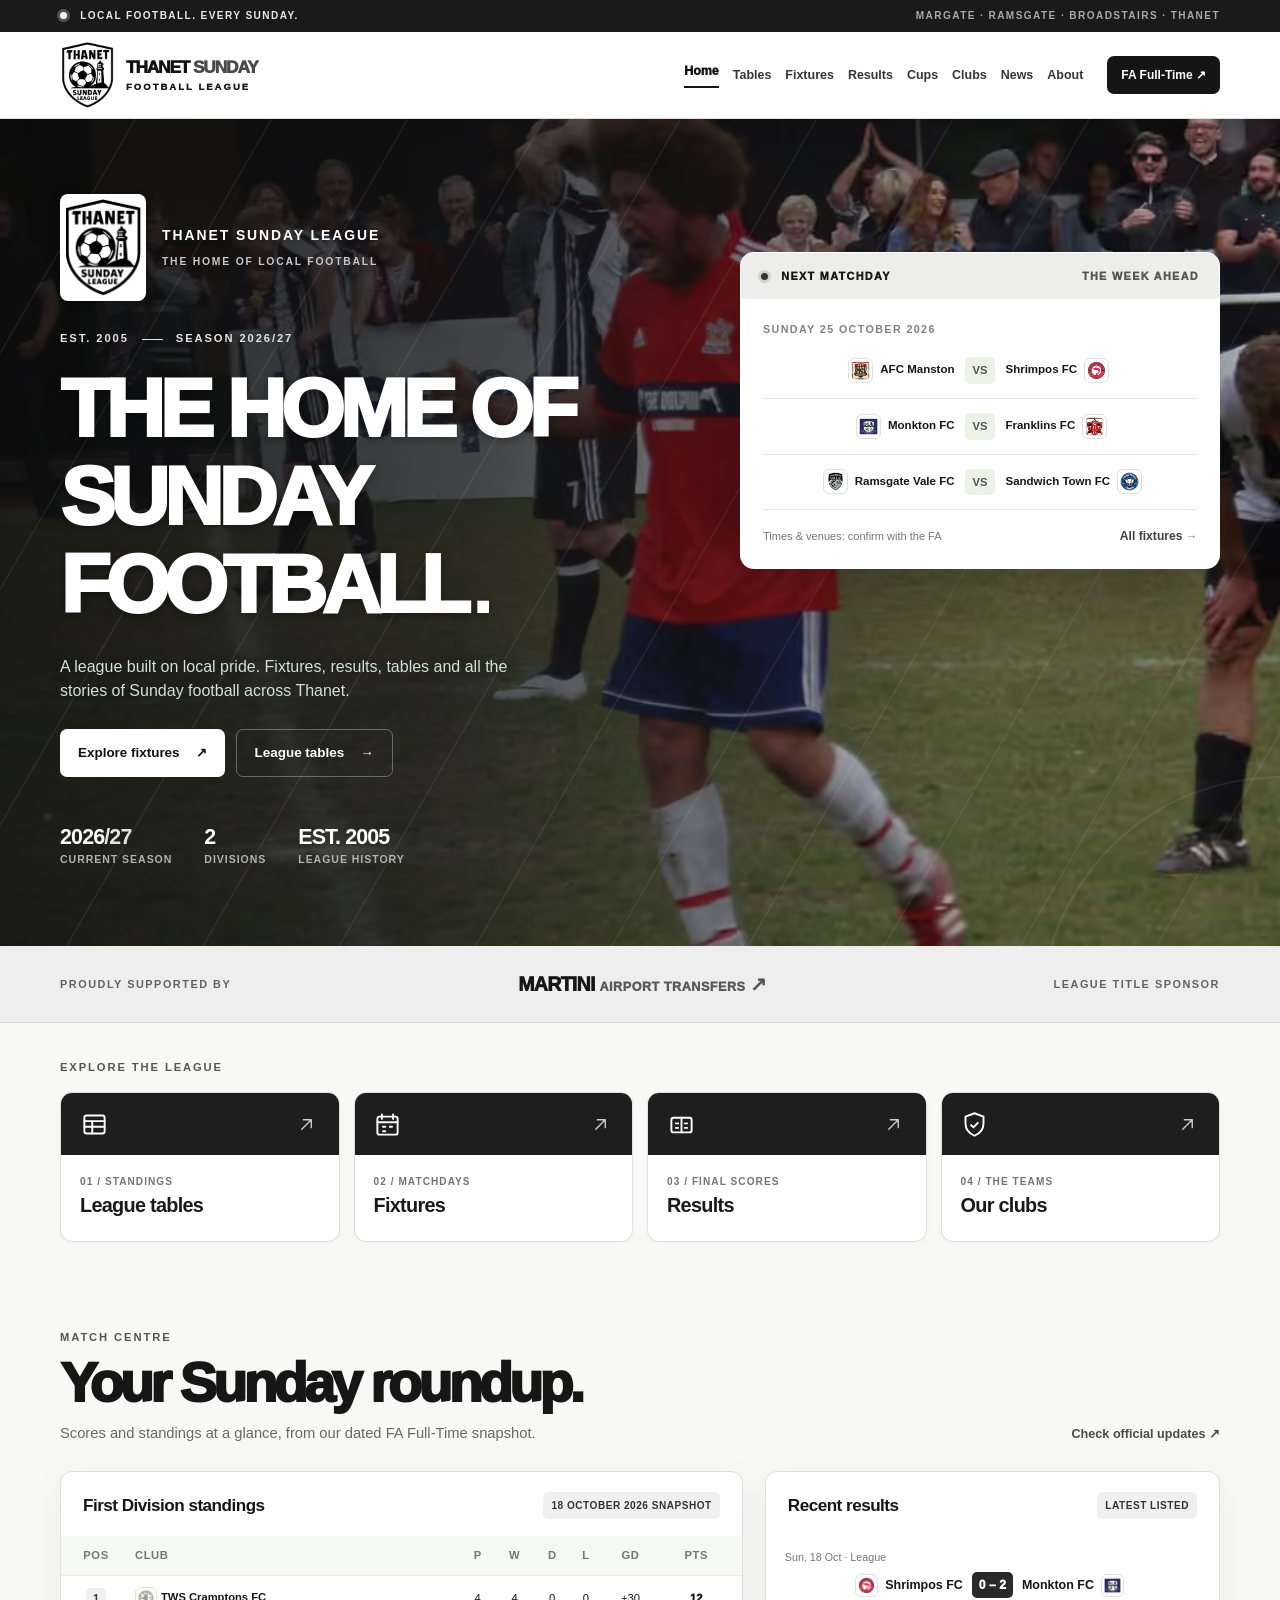
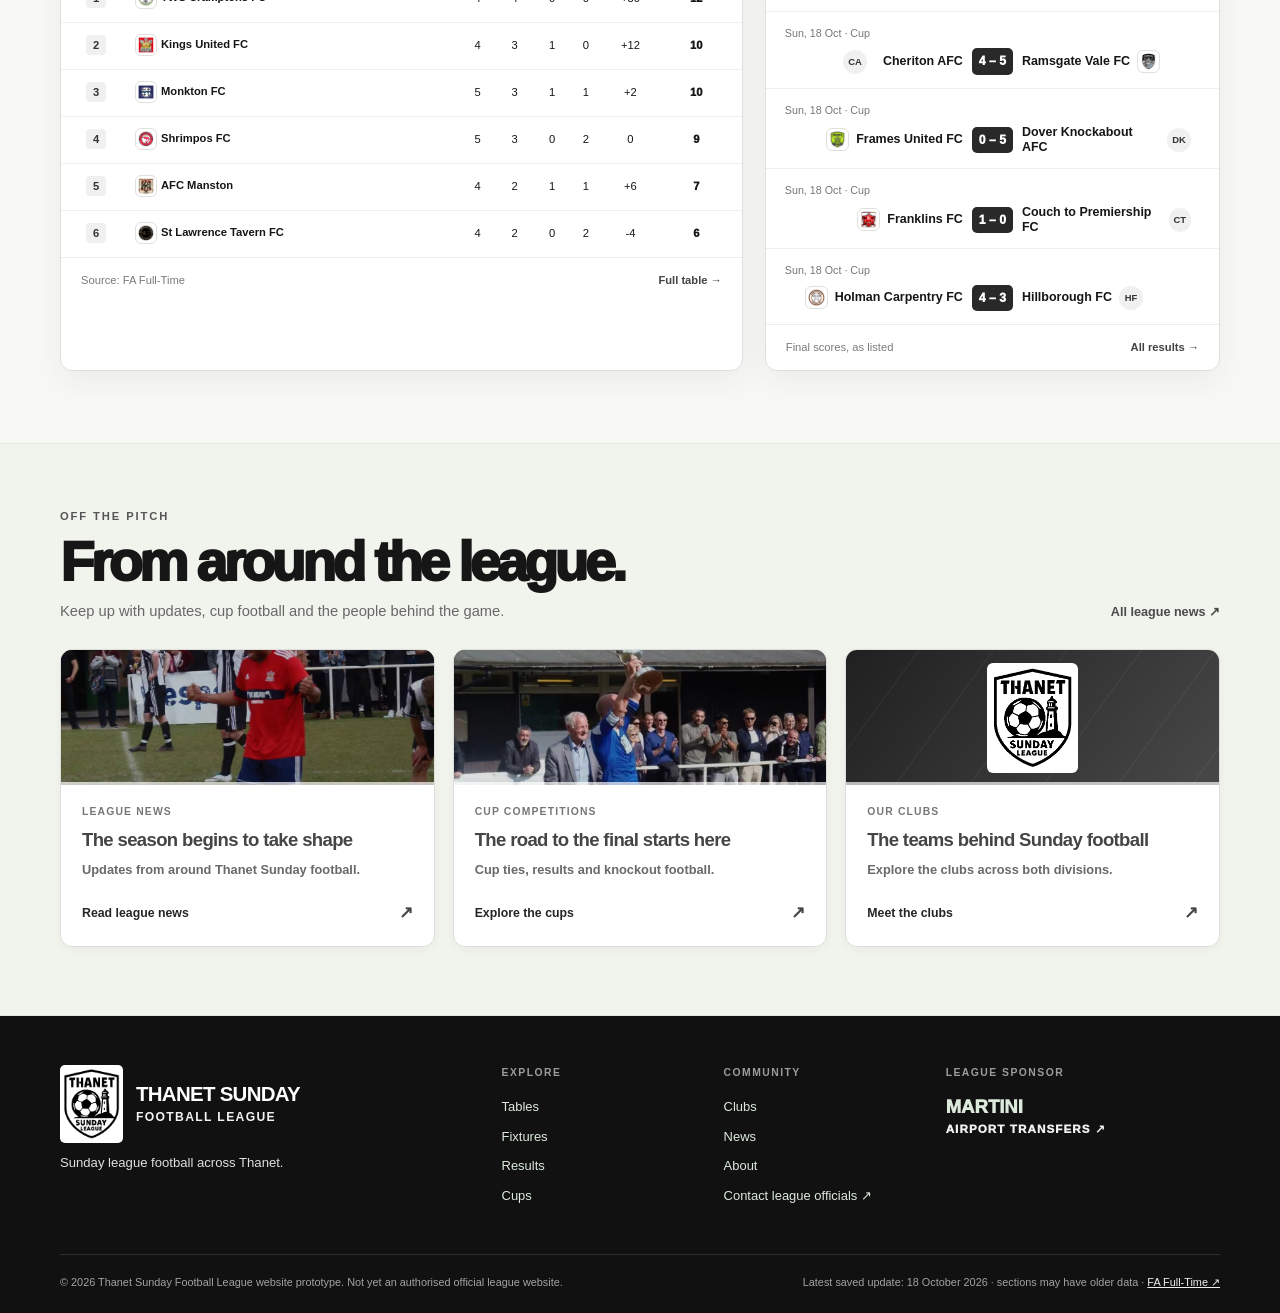
==== commit 963e2930: "Use centrally verified update dates and newest-first match lists on index.html" ====
--- a/index.html
+++ b/index.html
@@ -9,9 +9,9 @@
   <meta property="og:type" content="website">
   <title>Thanet Sunday Football League | 2026/27</title>
   <link rel="icon" type="image/svg+xml" href="./assets/thanet-league-badge.svg">
-  <link rel="stylesheet" href="./styles.css?v=20261018-central-data-v1">
-  <script src="./data/league-data.js?v=20261018-central-data-v1" defer></script>
-  <script src="./site-v4.js?v=20261018-central-data-v1" defer></script>
+  <link rel="stylesheet" href="./styles.css?v=20261018-match-centre-v1">
+  <script src="./data/league-data.js?v=20261018-verified-updates-v1" defer></script>
+  <script src="./site-v8.js?v=20261018-verified-updates-v1" defer></script>
 </head>
 <body>
 <a class="skip-link" href="#main">Skip to content</a>
@@ -51,7 +51,7 @@
 <section class="section" id="overview" aria-labelledby="overview-title"><div class="shell">
   <div class="section-heading"><div><p class="eyebrow">MATCH CENTRE</p><h2 id="overview-title">Your Sunday roundup.</h2><p>Scores and standings at a glance, from our dated FA Full-Time snapshot.</p></div><a class="text-link" href="https://fulltime.thefa.com/index.html?league=391033232" target="_blank" rel="noopener noreferrer">Check official updates ↗</a></div>
   <div class="overview-grid">
-    <div class="panel"><div class="panel-head"><h3>First Division standings</h3><span class="tag">18 OCT SNAPSHOT</span></div><div id="overview-table" class="table-wrap"><p class="empty">Loading the saved league snapshot… <a href="https://fulltime.thefa.com/index.html?league=391033232" target="_blank" rel="noopener noreferrer">FA Full-Time ↗</a></p></div><div class="panel-foot"><span>Source: FA Full-Time</span><a href="./tables.html">Full table →</a></div></div>
+    <div class="panel"><div class="panel-head"><h3>First Division standings</h3><span class="tag" data-first-table-date>18 OCTOBER 2026 SNAPSHOT</span></div><div id="overview-table" class="table-wrap"><p class="empty">Loading the saved league snapshot… <a href="https://fulltime.thefa.com/index.html?league=391033232" target="_blank" rel="noopener noreferrer">FA Full-Time ↗</a></p></div><div class="panel-foot"><span>Source: FA Full-Time</span><a href="./tables.html">Full table →</a></div></div>
     <div class="panel"><div class="panel-head"><h3>Recent results</h3><span class="tag">LATEST LISTED</span></div><div id="overview-results"><p class="empty">Loading the saved league snapshot… <a href="https://fulltime.thefa.com/index.html?league=391033232" target="_blank" rel="noopener noreferrer">FA Full-Time ↗</a></p></div><div class="panel-foot"><span>Final scores, as listed</span><a href="./results.html">All results →</a></div></div>
   </div>
 </div></section>
@@ -66,6 +66,6 @@
 </div>
 </section>
 </main>
-<footer class="footer"><div class="shell footer-grid"><div><div class="footer-logo"><img src="./assets/thanet-league-badge.svg" alt="Thanet Sunday League badge" width="66" height="82"><strong>THANET SUNDAY<span class="footer-league-name">FOOTBALL LEAGUE</span></strong></div><p>Sunday league football across Thanet.</p></div><div><h3>EXPLORE</h3><a href="./tables.html">Tables</a><a href="./fixtures.html">Fixtures</a><a href="./results.html">Results</a><a href="./cups.html">Cups</a></div><div><h3>COMMUNITY</h3><a href="./clubs.html">Clubs</a><a href="./news.html">News</a><a href="./about.html">About</a><a href="https://fulltime.thefa.com/index.html?league=391033232" target="_blank" rel="noopener noreferrer">Contact league officials ↗</a></div><div><h3>LEAGUE SPONSOR</h3><a class="footer-sponsor" href="https://www.martiniairporttransfers.co.uk/" target="_blank" rel="noopener noreferrer">MARTINI<br><span>AIRPORT TRANSFERS ↗</span></a></div></div><div class="shell footer-bottom"><span>© <span id="year">2026</span> Thanet Sunday Football League website prototype. Not yet an authorised official league website.</span><span>Data snapshots: 18 October 2026 · <a href="https://fulltime.thefa.com/index.html?league=391033232" target="_blank" rel="noopener noreferrer">FA Full-Time ↗</a></span></div></footer>
+<footer class="footer"><div class="shell footer-grid"><div><div class="footer-logo"><img src="./assets/thanet-league-badge.svg" alt="Thanet Sunday League badge" width="66" height="82"><strong>THANET SUNDAY<span class="footer-league-name">FOOTBALL LEAGUE</span></strong></div><p>Sunday league football across Thanet.</p></div><div><h3>EXPLORE</h3><a href="./tables.html">Tables</a><a href="./fixtures.html">Fixtures</a><a href="./results.html">Results</a><a href="./cups.html">Cups</a></div><div><h3>COMMUNITY</h3><a href="./clubs.html">Clubs</a><a href="./news.html">News</a><a href="./about.html">About</a><a href="https://fulltime.thefa.com/index.html?league=391033232" target="_blank" rel="noopener noreferrer">Contact league officials ↗</a></div><div><h3>LEAGUE SPONSOR</h3><a class="footer-sponsor" href="https://www.martiniairporttransfers.co.uk/" target="_blank" rel="noopener noreferrer">MARTINI<br><span>AIRPORT TRANSFERS ↗</span></a></div></div><div class="shell footer-bottom"><span>© <span id="year">2026</span> Thanet Sunday Football League website prototype. Not yet an authorised official league website.</span><span><span data-league-update>Saved data · 18 October 2026</span> · <a href="https://fulltime.thefa.com/index.html?league=391033232" target="_blank" rel="noopener noreferrer">FA Full-Time ↗</a></span></div></footer>
 </body>
 </html>
--- a/styles.css
+++ b/styles.css
@@ -506,3 +506,201 @@
   .match-row .badge-match-away .badge-team.away,
   .teams-small .badge-mini-away .badge-team.away { justify-content:flex-start; }
 }
+
+
+
+/* Individual club profiles — shared club identity and match data */
+.club-profile-link{text-decoration:none!important;color:inherit}
+.club-profile-link:hover{text-decoration:none!important;color:#111}
+.club-profile-link:focus-visible{outline:3px solid #898989;outline-offset:3px;border-radius:5px}
+.club-card.club-profile-link{display:flex;align-items:center}
+.club-card.club-profile-link .club-go{margin-left:auto;color:#767676;font-size:1rem;padding-left:8px;line-height:1}
+.club-card.club-profile-link:hover{border-color:#adadad;background:#fafaf9;box-shadow:0 6px 16px #0000000d}
+.badge-team.club-profile-link:hover>span:last-child,.badge-table-club.club-profile-link:hover>span:last-child{text-decoration:underline;text-underline-offset:3px}
+.profile-hero{position:relative;overflow:hidden;background:#161616;color:#fff}
+.profile-hero:before{content:"";position:absolute;inset:0;background:linear-gradient(90deg,rgba(13,13,13,.94),rgba(13,13,13,.80)),url("./assets/hero-celebration.avif") center 45%/cover no-repeat}
+.profile-hero:after{content:"";pointer-events:none;position:absolute;inset:0;background:repeating-linear-gradient(125deg,transparent 0 142px,rgba(255,255,255,.028) 143px,rgba(255,255,255,.028) 144px)}
+.profile-hero .shell{position:relative;z-index:1}
+.profile-hero .breadcrumbs{padding-top:29px;margin-bottom:30px;color:#c8c8c8;font-size:.74rem}
+.profile-hero .breadcrumbs a{color:#eee;text-decoration:none}
+.profile-hero .breadcrumbs a:hover{text-decoration:underline}
+.profile-identity{display:flex;align-items:center;gap:29px;padding-bottom:50px;min-width:0}
+.profile-large-badge{width:146px;height:146px;flex:0 0 146px;display:grid;place-items:center;background:#fff;border:1px solid #dddddd;border-radius:19px;padding:12px;box-shadow:0 12px 35px #0004}
+.profile-large-badge img{display:block;width:100%;height:100%;object-fit:contain}
+.profile-fallback-letters{color:#171717;font-weight:950;font-size:2.6rem}
+.profile-identity-copy{min-width:0}
+.profile-identity-copy h1{color:#fff;font-size:clamp(2.2rem,5vw,4.3rem);line-height:1.06;font-weight:950;letter-spacing:-.065em;margin:10px 0 18px;overflow-wrap:anywhere}
+.profile-chips{display:flex;flex-wrap:wrap;gap:9px}
+.profile-chips span{padding:7px 10px;border:1px solid #7d7d7d8a;background:#ffffff14;border-radius:5px;font-size:.72rem;font-weight:800}
+.profile-content{padding-top:45px}
+.profile-status{background:#fff;border-radius:10px;padding:20px 23px;border:1px solid #ddd;color:#5a5a5a}
+.profile-status[hidden],#profile-content[hidden]{display:none!important}
+.profile-section-heading{display:flex;justify-content:space-between;align-items:end;gap:14px;margin-bottom:21px}
+.profile-section-heading h2{margin:7px 0 0;font-size:clamp(1.7rem,3vw,2.35rem);line-height:1.15;letter-spacing:-.05em}
+.profile-section-heading a,.profile-panel-head a{font-size:.73rem;font-weight:850;text-decoration:none;white-space:nowrap}
+.profile-stats{display:grid;grid-template-columns:repeat(4,minmax(0,1fr));gap:12px;margin-bottom:22px}
+.profile-stat,.profile-stat-unavailable{background:#fff;border:1px solid #dfdfdc;border-radius:11px;padding:20px 22px}
+.profile-stat strong{display:block;font-size:2rem;letter-spacing:-.055em;line-height:1.15}
+.profile-stat span{color:#757575;font-size:.77rem;font-weight:700;margin-top:7px;display:block}
+.profile-stat-unavailable{grid-column:1/-1;display:grid;gap:5px}
+.profile-stat-unavailable strong{font-size:1.12rem}
+.profile-stat-unavailable span{font-size:.83rem;color:#707070}
+.profile-main-grid,.profile-lower-grid{display:grid;grid-template-columns:repeat(2,minmax(0,1fr));gap:18px;margin-bottom:18px;align-items:stretch}
+.profile-panel{min-width:0;background:#fff;border:1px solid #dfdfdc;border-radius:12px;overflow:hidden;display:flex;flex-direction:column}
+.profile-panel-head{padding:21px 22px 17px;display:flex;align-items:end;justify-content:space-between;gap:12px;border-bottom:1px solid #eee}
+.profile-panel-head h2{font-size:1.17rem;letter-spacing:-.04em;line-height:1.2;margin:7px 0 0}
+.profile-panel-head a{color:#424242}
+.profile-match{padding:15px 19px;border-bottom:1px solid #ededeb}
+.profile-match:last-child{border-bottom:none}
+.profile-match-meta{display:flex;justify-content:space-between;color:#858585;font-size:.68rem;font-weight:750;gap:10px;margin-bottom:12px}
+.profile-match-line{display:grid;grid-template-columns:minmax(0,1fr) auto minmax(0,1fr);align-items:center;gap:9px}
+.profile-team-home,.profile-team-away{display:block;min-width:0;font-size:.78rem;line-height:1.22}
+.profile-team-home{text-align:right}
+.profile-team-away{text-align:left}
+.profile-match-line .badge-team{max-width:100%;font-size:inherit}
+.profile-match-line .badge-icon{height:26px;width:26px}
+.profile-match-line .team-circle{width:26px;height:26px;font-size:.58rem}
+.profile-match-score{display:grid;place-items:center;min-width:40px;min-height:30px;padding:4px 6px;border-radius:5px;background:#eee;color:#333;font-size:.76rem;font-weight:900;white-space:nowrap}
+.profile-match-score.final{background:#222;color:white}
+.profile-empty{font-size:.83rem;line-height:1.5;color:#777;padding:24px 22px;margin:0}
+.profile-form{padding:20px 22px 12px}
+.form-row{display:flex;gap:8px;flex-wrap:wrap}
+.form-chip{width:38px;height:38px;display:grid;place-items:center;border-radius:6px;font-size:.87rem;font-weight:900;background:#dedede;color:#282828}
+.form-chip.form-w{background:#1f1f1f;color:#fff}
+.form-chip.form-d{background:#777;color:#fff}
+.form-chip.form-l{background:#efefed;color:#444;border:1px solid #d2d2cf}
+.form-summary{font-size:.74rem;color:#787878;margin:12px 0 2px}
+.profile-footnote{padding:0 22px 18px;margin:0;color:#838383;font-size:.73rem;line-height:1.45}
+.club-facts{margin:0;padding:10px 22px}
+.club-facts>div{display:grid;grid-template-columns:105px minmax(0,1fr);gap:14px;align-items:start;padding:12px 0;border-bottom:1px solid #eeeeec}
+.club-facts>div:last-child{border-bottom:0}
+.club-facts dt{font-size:.73rem;color:#888;font-weight:750}
+.club-facts dd{margin:0;font-size:.79rem;color:#2d2d2d;font-weight:800;overflow-wrap:anywhere}
+.club-facts a{text-decoration:underline;text-underline-offset:2px}
+.profile-bottom{display:flex;gap:16px;align-items:center;justify-content:space-between;flex-wrap:wrap;padding-top:16px}
+.profile-bottom>a:last-child{font-size:.79rem;font-weight:800;text-decoration:underline;text-underline-offset:3px}
+.profile-bottom .btn{background:#202020;color:#fff;border:0;border-radius:7px;padding:12px 18px;font-size:.79rem;font-weight:850;text-decoration:none}
+@media(max-width:850px){
+.profile-main-grid,.profile-lower-grid{grid-template-columns:1fr}
+.profile-hero .breadcrumbs{padding-top:21px;margin-bottom:22px}
+.profile-identity{gap:18px;padding-bottom:36px}
+.profile-large-badge{width:114px;height:114px;flex-basis:114px;border-radius:13px;padding:8px}
+.profile-stats{gap:9px}
+}
+@media(max-width:590px){
+.profile-hero .breadcrumbs{font-size:.69rem;margin-bottom:17px}
+.profile-identity{gap:13px;padding-bottom:31px;align-items:center}
+.profile-large-badge{width:91px;height:91px;flex:0 0 91px;padding:6px;border-radius:12px}
+.profile-fallback-letters{font-size:1.7rem}
+.profile-identity-copy h1{font-size:clamp(1.66rem,7vw,2.4rem);line-height:1.12;margin:7px 0 12px;letter-spacing:-.046em}
+.profile-identity-copy .eyebrow{font-size:.54rem;letter-spacing:.09em}
+.profile-chips{gap:6px}
+.profile-chips span{font-size:.57rem;padding:5px 6px}
+.profile-content{padding-top:33px}
+.profile-stats{grid-template-columns:repeat(2,minmax(0,1fr));gap:9px}
+.profile-stat{padding:14px 15px}
+.profile-stat strong{font-size:1.75rem}
+.profile-stat span{font-size:.69rem;margin-top:3px}
+.profile-main-grid,.profile-lower-grid{gap:12px;margin-bottom:12px}
+.profile-panel-head{padding:17px 15px 13px;gap:10px}
+.profile-panel-head h2{font-size:1.08rem}
+.profile-panel-head a{font-size:.68rem}
+.profile-match{padding:14px 11px}
+.profile-match-meta{font-size:.63rem}
+.profile-match-line{gap:5px}
+.profile-team-home,.profile-team-away{font-size:.69rem}
+.profile-match-line .badge-icon,.profile-match-line .team-circle{height:22px;width:22px}
+.profile-match-line .badge-team{gap:4px}
+.profile-match-score{font-size:.69rem;min-width:33px;padding:3px 4px}
+.profile-section-heading h2{font-size:1.75rem}
+.profile-bottom{gap:13px}
+}
+
+
+/* Club profile polish and shared match-centre interaction */
+.form-legend{display:flex;gap:17px;flex-wrap:wrap;margin:15px 0 0;align-items:center;color:#666;font-size:.7rem;font-weight:750}
+.form-legend>span{display:inline-flex;gap:6px;align-items:center}
+.form-key{display:inline-grid;place-items:center;width:21px;height:21px;border-radius:4px;font-size:.64rem;font-weight:950}
+.form-key.form-w{background:#222;color:#fff}
+.form-key.form-d{background:#777;color:#fff}
+.form-key.form-l{background:#ededeb;border:1px solid #d2d2cf;color:#444}
+.club-details-pending{font-size:.75rem;color:#666;line-height:1.45;background:#f7f7f5;border-top:1px solid #eee;margin:0;padding:12px 22px}
+.profile-match-line{grid-template-columns:minmax(0,1fr) auto minmax(0,1fr);gap:11px}
+.profile-match-line .badge-team>span:last-child{overflow-wrap:normal;word-break:normal}
+.profile-match-line .profile-team-home,.profile-match-line .profile-team-away{min-width:0}
+.match-score-link{display:inline-flex;align-items:center;justify-content:center;text-decoration:none!important;color:inherit;min-width:0;border-radius:6px;transition:transform .13s ease,box-shadow .13s ease}
+.match-score-link:hover{color:inherit;box-shadow:0 0 0 2px #88888888;transform:translateY(-1px)}
+.match-score-link:focus-visible{outline:3px solid #747474;outline-offset:3px}
+.match-score-link .score,.match-score-link .vs,.match-score-link .score-mini,.match-score-link .profile-match-score{display:inline-flex;align-items:center;justify-content:center}
+.match-bottom{display:flex;gap:8px;align-items:center;justify-content:space-between;flex-wrap:wrap}
+.match-details-link{font-size:.7rem;font-weight:850;color:#282828;text-decoration:underline;text-underline-offset:3px;white-space:nowrap}
+.match-details-link:hover{color:#666}
+.match-page-hero{position:relative;overflow:hidden;background:#151515;color:#fff}
+.match-page-hero:before{content:"";position:absolute;inset:0;background:linear-gradient(115deg,#111111ee,#222222cc),url("./assets/hero-celebration.avif") center 43%/cover no-repeat}
+.match-page-hero:after{content:"";position:absolute;inset:0;pointer-events:none;background:repeating-linear-gradient(125deg,transparent 0 132px,#ffffff07 133px,#ffffff07 134px)}
+.match-page-hero>.shell{position:relative;z-index:1;padding-bottom:43px}
+.match-page-hero .breadcrumbs{padding-top:28px;margin-bottom:27px}
+.match-page-hero .breadcrumbs a{color:#eee;text-decoration:none}
+.match-page-heading{font-size:clamp(1.8rem,3.6vw,2.9rem);font-weight:950;letter-spacing:-.055em;margin:8px 0 26px;line-height:1.1}
+.match-page-scoreboard{display:grid;grid-template-columns:minmax(0,1fr) auto minmax(0,1fr);gap:26px;align-items:center;max-width:880px;margin:auto}
+.match-page-club{min-width:0;display:flex;align-items:center;justify-content:center;text-align:center}
+.match-club-link{display:flex;flex-direction:column;align-items:center;gap:13px;text-decoration:none;color:#fff;min-width:0;width:100%}
+a.match-club-link:hover{color:#fff}
+a.match-club-link:hover strong{text-decoration:underline;text-underline-offset:4px}
+.match-club-link strong{font-size:clamp(.95rem,2.25vw,1.5rem);line-height:1.17;letter-spacing:-.025em;overflow-wrap:anywhere;max-width:100%}
+.match-page-crest{width:125px;height:125px;display:grid;place-items:center;background:#fff;border-radius:18px;padding:12px;box-shadow:0 9px 25px #0004}
+.match-page-crest img{width:100%;height:100%;object-fit:contain;display:block}
+.match-page-initials{font-weight:900;color:#171717;font-size:2rem}
+.match-page-middle{min-width:90px;text-align:center}
+.match-page-score{font-size:clamp(2.2rem,5vw,4rem);font-weight:950;letter-spacing:-.07em;line-height:1.05;white-space:nowrap}
+.match-page-middle p{font-size:.69rem;color:#ddd;font-weight:760;margin:12px 0 0;line-height:1.35}
+.match-page-meta{text-align:center;color:#ddd;font-size:.83rem;font-weight:780;padding-top:28px}
+.match-page-body{padding-top:38px}
+.match-page-alert{padding:14px 18px;background:#fff;border:1px solid #dfdfdc;border-radius:9px;color:#666;font-size:.79rem;line-height:1.45;margin:0 0 19px}
+.match-page-alert a{font-weight:850}
+.match-page-columns{display:grid;grid-template-columns:repeat(2,minmax(0,1fr));gap:18px}
+.match-facts{margin:0;padding:11px 22px}
+.match-facts>div{display:grid;grid-template-columns:122px minmax(0,1fr);align-items:start;gap:13px;padding:13px 0;border-bottom:1px solid #eee}
+.match-facts>div:last-child{border-bottom:0}
+.match-facts dt{color:#888;font-size:.76rem;font-weight:760}
+.match-facts dd{margin:0;font-size:.8rem;font-weight:800;color:#282828;overflow-wrap:anywhere}
+.related-match{padding:18px 21px;border-bottom:1px solid #efefed}
+.related-match:last-child{border:0}
+.related-match-date{font-size:.7rem;font-weight:800;color:#888;margin-bottom:9px}
+.related-match-row{display:grid;grid-template-columns:minmax(0,1fr) auto minmax(0,1fr);align-items:center;gap:10px;font-size:.79rem;font-weight:850}
+.related-match-row>span:first-child{text-align:right}
+.related-match-row>span:last-child{text-align:left}
+.match-page-related-score{display:inline-grid;place-items:center;background:#282828;color:#fff;min-width:48px;padding:6px;border-radius:5px;white-space:nowrap}
+.match-page-foot{padding-top:22px;display:flex;justify-content:space-between;align-items:center;gap:15px;flex-wrap:wrap}
+.match-page-foot>.btn{background:#202020;color:#fff;text-decoration:none;font-size:.8rem;padding:12px 17px;border-radius:7px;font-weight:850}
+.match-page-foot>a:last-child{font-size:.79rem;text-decoration:underline;font-weight:790;text-underline-offset:3px}
+.match-page-body [hidden]{display:none!important}
+@media(max-width:840px){.match-page-columns{grid-template-columns:1fr}.match-page-scoreboard{gap:17px}.match-page-crest{width:106px;height:106px;padding:9px}.match-page-hero .breadcrumbs{margin-bottom:18px}}
+@media(max-width:590px){
+ .profile-match-line{gap:8px}
+ .profile-match-line .badge-team>span:last-child{overflow-wrap:anywhere}
+ .form-legend{gap:12px;font-size:.67rem}
+ .match-page-hero .breadcrumbs{padding-top:18px}
+ .match-page-hero>.shell{padding-bottom:34px}
+ .match-page-heading{font-size:1.75rem;margin-bottom:23px}
+ .match-page-scoreboard{gap:8px}
+ .match-page-crest{width:74px;height:74px;border-radius:11px;padding:5px}
+ .match-club-link{gap:8px}
+ .match-club-link strong{font-size:.91rem;line-height:1.2}
+ .match-page-middle{min-width:63px}
+ .match-page-score{font-size:2.05rem}
+ .match-page-middle p{font-size:.61rem;margin-top:8px}
+ .match-page-meta{font-size:.75rem;padding-top:23px}
+ .match-page-body{padding-top:25px}
+ .match-page-columns{gap:12px}
+ .match-facts{padding:9px 15px}
+ .match-facts>div{grid-template-columns:91px minmax(0,1fr);gap:8px}
+ .match-facts dt,.match-facts dd{font-size:.72rem}
+ .related-match{padding:16px 12px}
+ .related-match-row{font-size:.7rem;gap:5px}
+ .match-page-related-score{min-width:37px;font-size:.69rem}
+ .match-page-foot{gap:14px}
+ .match-bottom{justify-content:space-between;text-align:left}
+ .match-details-link{font-size:.66rem}
+}
+@media(prefers-reduced-motion:reduce){.match-score-link{transition:none}}
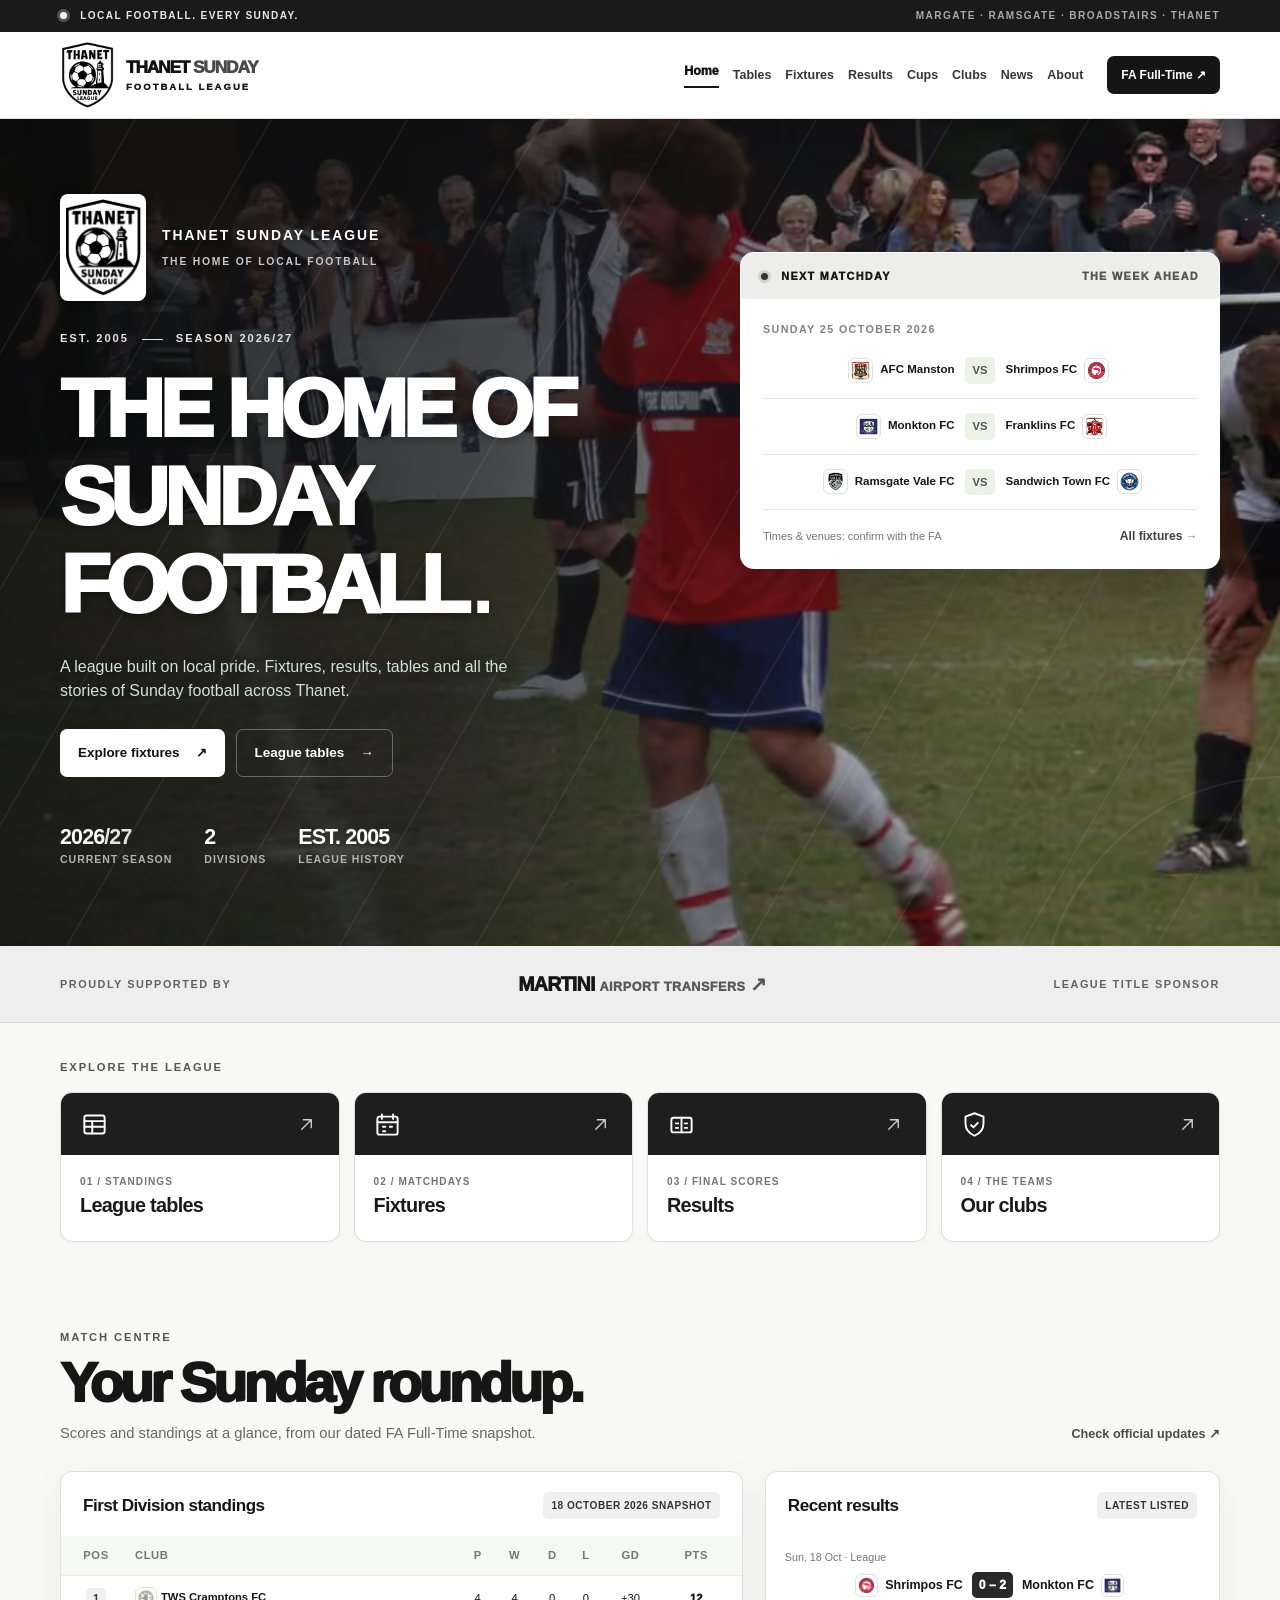
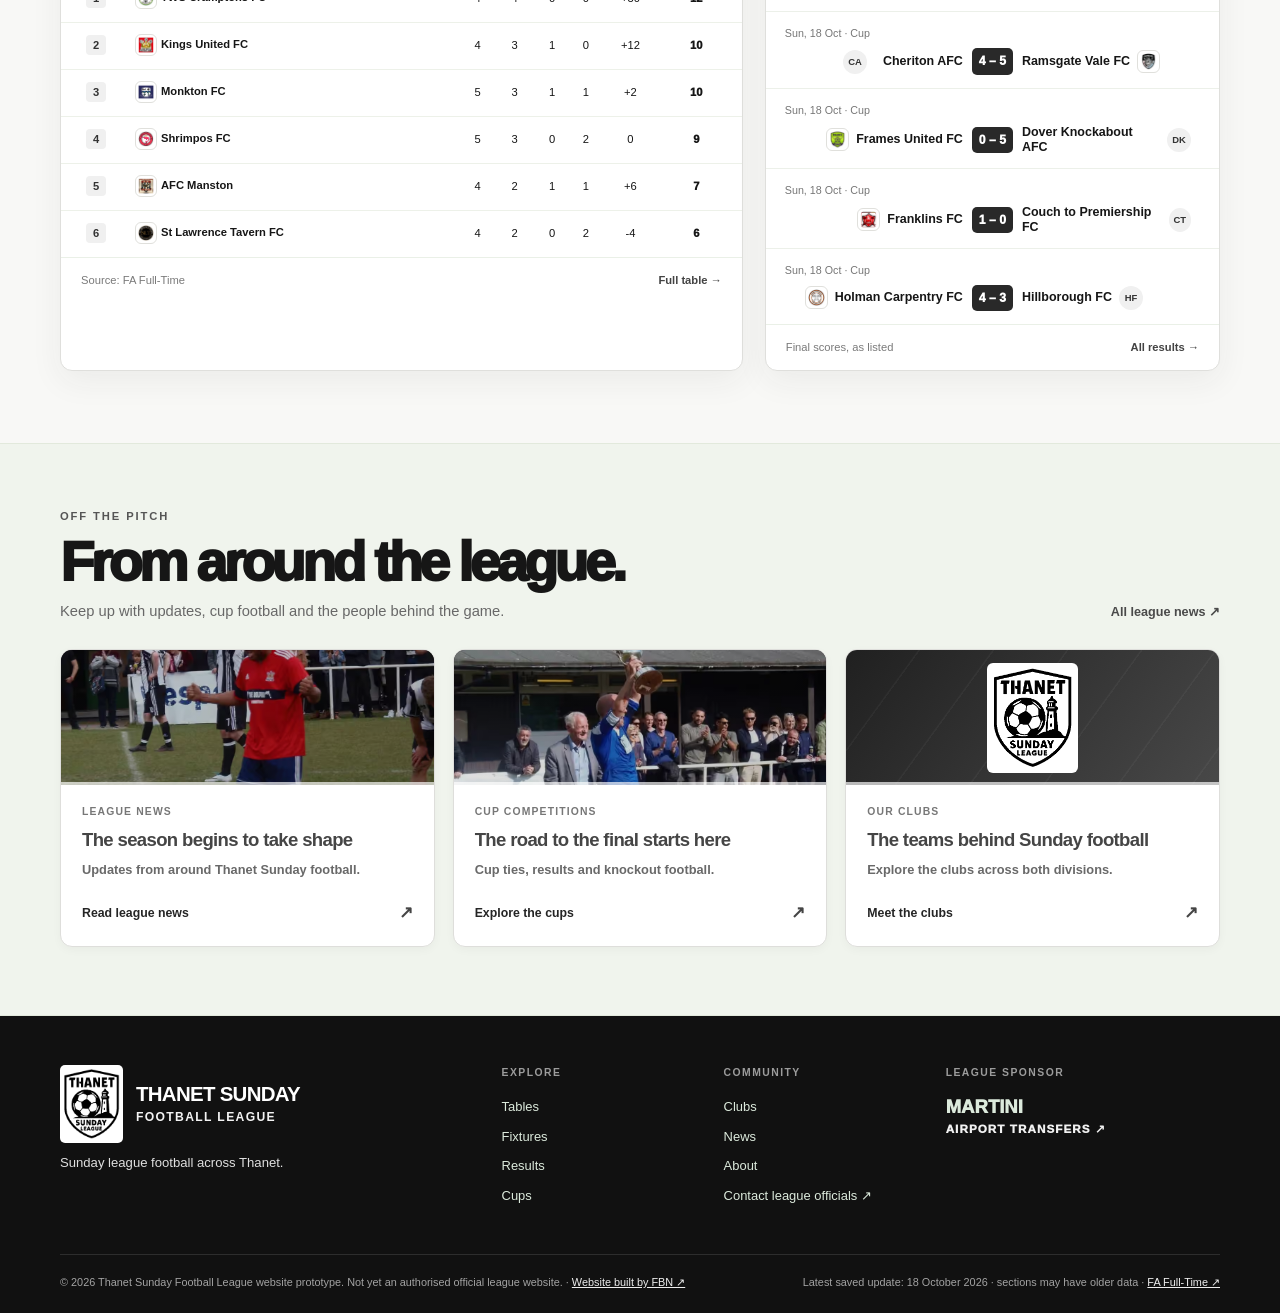
==== commit b9aa611a: "Add clickable Website built by FBN footer credit linking to the FBN site" ====
--- a/index.html
+++ b/index.html
@@ -10,8 +10,8 @@
   <title>Thanet Sunday Football League | 2026/27</title>
   <link rel="icon" type="image/svg+xml" href="./assets/thanet-league-badge.svg">
   <link rel="stylesheet" href="./styles.css?v=20261018-match-centre-v1">
-  <script src="./data/league-data.js?v=20261018-verified-updates-v1" defer></script>
-  <script src="./site-v8.js?v=20261018-verified-updates-v1" defer></script>
+  <script src="./data/league-data.js?v=20261018-cups-v1" defer></script>
+  <script src="./site-v9.js?v=20261018-cups-v1" defer></script>
 </head>
 <body>
 <a class="skip-link" href="#main">Skip to content</a>
@@ -66,6 +66,6 @@
 </div>
 </section>
 </main>
-<footer class="footer"><div class="shell footer-grid"><div><div class="footer-logo"><img src="./assets/thanet-league-badge.svg" alt="Thanet Sunday League badge" width="66" height="82"><strong>THANET SUNDAY<span class="footer-league-name">FOOTBALL LEAGUE</span></strong></div><p>Sunday league football across Thanet.</p></div><div><h3>EXPLORE</h3><a href="./tables.html">Tables</a><a href="./fixtures.html">Fixtures</a><a href="./results.html">Results</a><a href="./cups.html">Cups</a></div><div><h3>COMMUNITY</h3><a href="./clubs.html">Clubs</a><a href="./news.html">News</a><a href="./about.html">About</a><a href="https://fulltime.thefa.com/index.html?league=391033232" target="_blank" rel="noopener noreferrer">Contact league officials ↗</a></div><div><h3>LEAGUE SPONSOR</h3><a class="footer-sponsor" href="https://www.martiniairporttransfers.co.uk/" target="_blank" rel="noopener noreferrer">MARTINI<br><span>AIRPORT TRANSFERS ↗</span></a></div></div><div class="shell footer-bottom"><span>© <span id="year">2026</span> Thanet Sunday Football League website prototype. Not yet an authorised official league website.</span><span><span data-league-update>Saved data · 18 October 2026</span> · <a href="https://fulltime.thefa.com/index.html?league=391033232" target="_blank" rel="noopener noreferrer">FA Full-Time ↗</a></span></div></footer>
+<footer class="footer"><div class="shell footer-grid"><div><div class="footer-logo"><img src="./assets/thanet-league-badge.svg" alt="Thanet Sunday League badge" width="66" height="82"><strong>THANET SUNDAY<span class="footer-league-name">FOOTBALL LEAGUE</span></strong></div><p>Sunday league football across Thanet.</p></div><div><h3>EXPLORE</h3><a href="./tables.html">Tables</a><a href="./fixtures.html">Fixtures</a><a href="./results.html">Results</a><a href="./cups.html">Cups</a></div><div><h3>COMMUNITY</h3><a href="./clubs.html">Clubs</a><a href="./news.html">News</a><a href="./about.html">About</a><a href="https://fulltime.thefa.com/index.html?league=391033232" target="_blank" rel="noopener noreferrer">Contact league officials ↗</a></div><div><h3>LEAGUE SPONSOR</h3><a class="footer-sponsor" href="https://www.martiniairporttransfers.co.uk/" target="_blank" rel="noopener noreferrer">MARTINI<br><span>AIRPORT TRANSFERS ↗</span></a></div></div><div class="shell footer-bottom"><span>© <span id="year">2026</span> Thanet Sunday Football League website prototype. Not yet an authorised official league website. <span class="footer-builder-credit">· <a href="https://www.footballbuyingnetwork.co.uk" target="_blank" rel="noopener noreferrer" aria-label="Visit Football Buying Network — website built by FBN">Website built by FBN ↗</a></span></span><span><span data-league-update>Saved data · 18 October 2026</span> · <a href="https://fulltime.thefa.com/index.html?league=391033232" target="_blank" rel="noopener noreferrer">FA Full-Time ↗</a></span></div></footer>
 </body>
 </html>
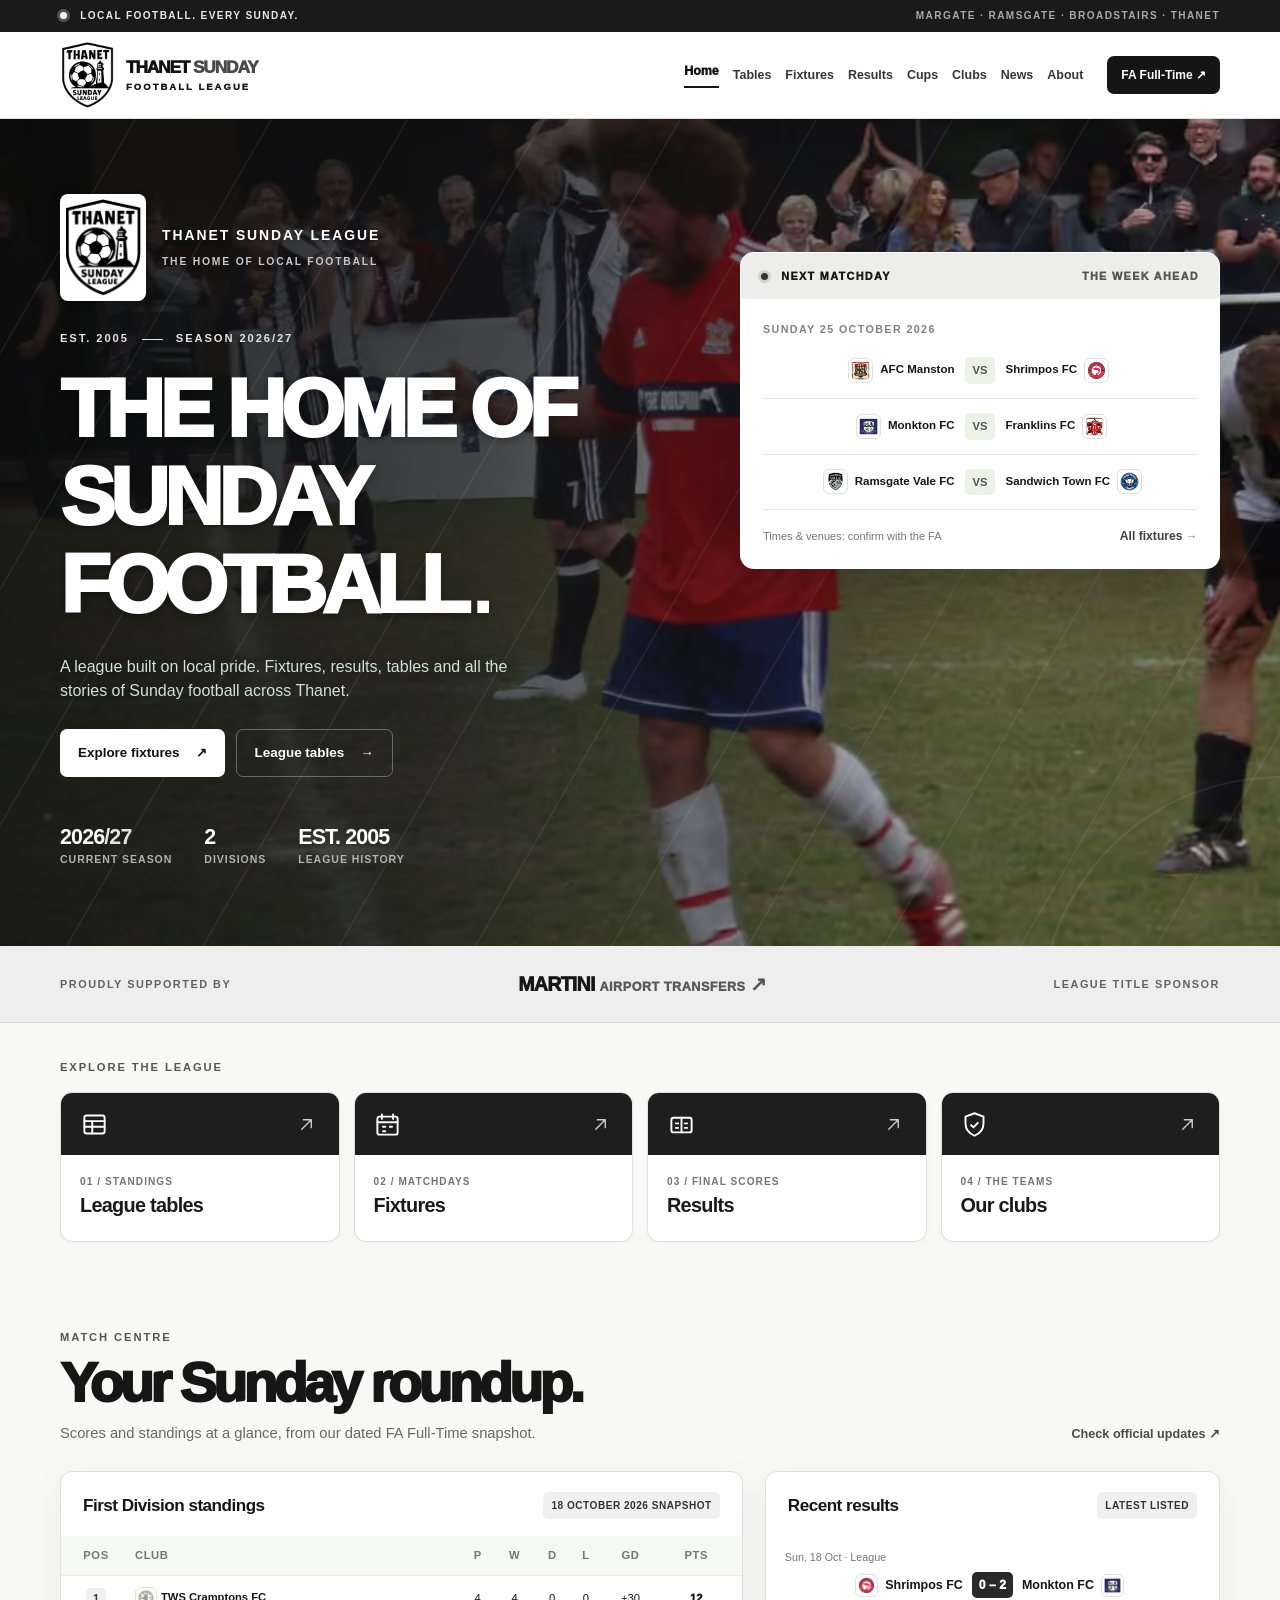
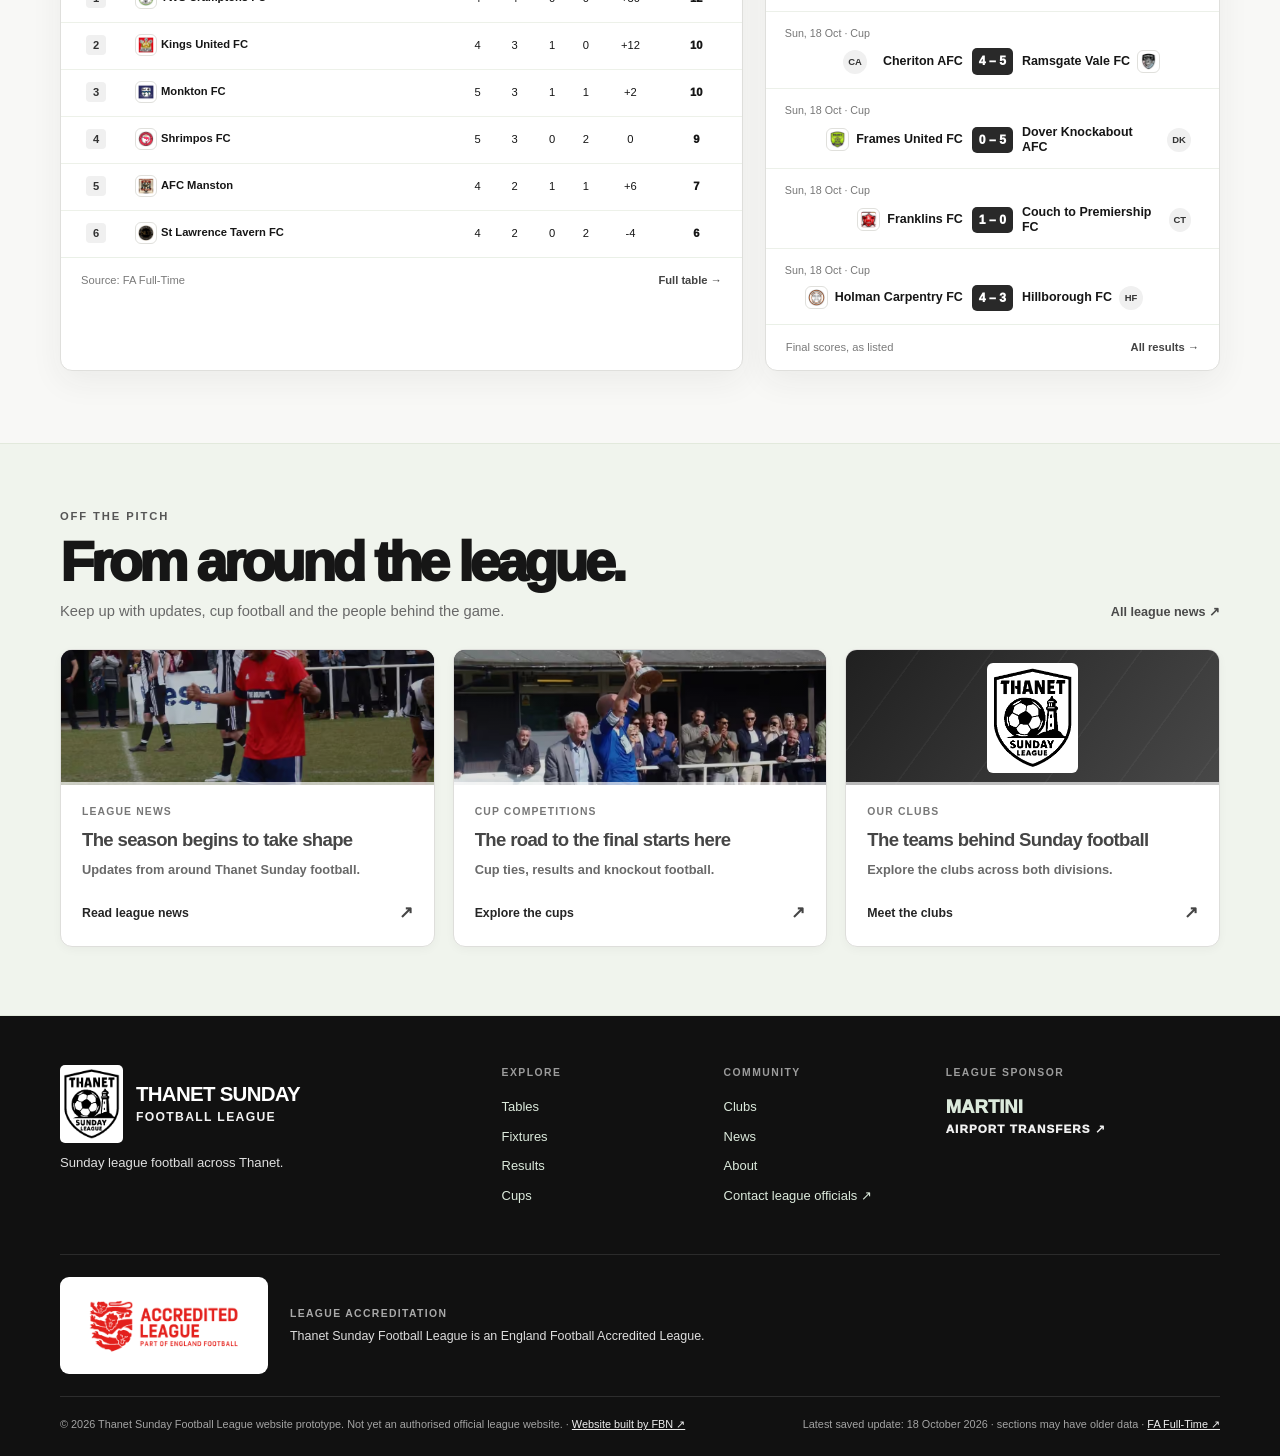
==== commit fe6cdca8: "Show league England Football accreditation separate from sponsorship on index.html" ====
--- a/index.html
+++ b/index.html
@@ -12,6 +12,7 @@
   <link rel="stylesheet" href="./styles.css?v=20261018-match-centre-v1">
   <script src="./data/league-data.js?v=20261018-cups-v1" defer></script>
   <script src="./site-v9.js?v=20261018-cups-v1" defer></script>
+  <link rel="stylesheet" href="./accreditation.css?v=20261019-league-accreditation-v1">
 </head>
 <body>
 <a class="skip-link" href="#main">Skip to content</a>
@@ -66,6 +67,6 @@
 </div>
 </section>
 </main>
-<footer class="footer"><div class="shell footer-grid"><div><div class="footer-logo"><img src="./assets/thanet-league-badge.svg" alt="Thanet Sunday League badge" width="66" height="82"><strong>THANET SUNDAY<span class="footer-league-name">FOOTBALL LEAGUE</span></strong></div><p>Sunday league football across Thanet.</p></div><div><h3>EXPLORE</h3><a href="./tables.html">Tables</a><a href="./fixtures.html">Fixtures</a><a href="./results.html">Results</a><a href="./cups.html">Cups</a></div><div><h3>COMMUNITY</h3><a href="./clubs.html">Clubs</a><a href="./news.html">News</a><a href="./about.html">About</a><a href="https://fulltime.thefa.com/index.html?league=391033232" target="_blank" rel="noopener noreferrer">Contact league officials ↗</a></div><div><h3>LEAGUE SPONSOR</h3><a class="footer-sponsor" href="https://www.martiniairporttransfers.co.uk/" target="_blank" rel="noopener noreferrer">MARTINI<br><span>AIRPORT TRANSFERS ↗</span></a></div></div><div class="shell footer-bottom"><span>© <span id="year">2026</span> Thanet Sunday Football League website prototype. Not yet an authorised official league website. <span class="footer-builder-credit">· <a href="https://www.footballbuyingnetwork.co.uk" target="_blank" rel="noopener noreferrer" aria-label="Visit Football Buying Network — website built by FBN">Website built by FBN ↗</a></span></span><span><span data-league-update>Saved data · 18 October 2026</span> · <a href="https://fulltime.thefa.com/index.html?league=391033232" target="_blank" rel="noopener noreferrer">FA Full-Time ↗</a></span></div></footer>
+<footer class="footer"><div class="shell footer-grid"><div><div class="footer-logo"><img src="./assets/thanet-league-badge.svg" alt="Thanet Sunday League badge" width="66" height="82"><strong>THANET SUNDAY<span class="footer-league-name">FOOTBALL LEAGUE</span></strong></div><p>Sunday league football across Thanet.</p></div><div><h3>EXPLORE</h3><a href="./tables.html">Tables</a><a href="./fixtures.html">Fixtures</a><a href="./results.html">Results</a><a href="./cups.html">Cups</a></div><div><h3>COMMUNITY</h3><a href="./clubs.html">Clubs</a><a href="./news.html">News</a><a href="./about.html">About</a><a href="https://fulltime.thefa.com/index.html?league=391033232" target="_blank" rel="noopener noreferrer">Contact league officials ↗</a></div><div><h3>LEAGUE SPONSOR</h3><a class="footer-sponsor" href="https://www.martiniairporttransfers.co.uk/" target="_blank" rel="noopener noreferrer">MARTINI<br><span>AIRPORT TRANSFERS ↗</span></a></div></div><div class="shell league-accreditation-row" aria-label="League accreditation"><div class="league-accreditation-mark"><img src="./assets/england-football-accredited-league.svg" width="185" height="80" alt="Accredited League — Part of England Football" loading="lazy" decoding="async"></div><div class="league-accreditation-copy"><span class="league-accreditation-kicker">LEAGUE ACCREDITATION</span><p>Thanet Sunday Football League is an England Football Accredited League.</p></div></div><div class="shell footer-bottom"><span>© <span id="year">2026</span> Thanet Sunday Football League website prototype. Not yet an authorised official league website. <span class="footer-builder-credit">· <a href="https://www.footballbuyingnetwork.co.uk" target="_blank" rel="noopener noreferrer" aria-label="Visit Football Buying Network — website built by FBN">Website built by FBN ↗</a></span></span><span><span data-league-update>Saved data · 18 October 2026</span> · <a href="https://fulltime.thefa.com/index.html?league=391033232" target="_blank" rel="noopener noreferrer">FA Full-Time ↗</a></span></div></footer>
 </body>
 </html>
--- a/accreditation.css
+++ b/accreditation.css
@@ -0,0 +1,14 @@
+/* League accreditation: separate from sponsorship and website-build credit. */
+.league-accreditation-row{border-top:1px solid #2b2b2b;padding:22px 0;display:flex;align-items:center;gap:22px}
+.league-accreditation-mark{display:grid;place-items:center;width:208px;max-width:45%;padding:9px 12px;background:#fff;border-radius:9px;flex:0 0 auto}
+.league-accreditation-mark img{display:block;width:100%;max-width:185px;height:auto;object-fit:contain}
+.league-accreditation-copy{display:flex;flex-direction:column;gap:6px}
+.league-accreditation-kicker{font-size:.65rem;letter-spacing:.13em;font-weight:850;color:#a9a9a9}
+.league-accreditation-copy p{font-size:.78rem;color:#ddd;line-height:1.5;margin:0;max-width:440px}
+.fa-accreditation-about{display:grid;grid-template-columns:minmax(230px,360px) 1fr;gap:35px;align-items:center;background:#fff;border:1px solid #ddd;border-radius:14px;padding:32px;margin-block:8px 30px}
+.fa-accreditation-about img{display:block;width:100%;height:auto;object-fit:contain;max-width:360px}
+.fa-accreditation-about .eyebrow{color:#777}
+.fa-accreditation-about h2{font-size:clamp(1.5rem,3vw,2.3rem);letter-spacing:-.05em;margin:9px 0 12px}
+.fa-accreditation-about p:not(.eyebrow){max-width:580px;color:#555;line-height:1.65;font-size:.92rem;margin:0}
+@media(max-width:660px){.fa-accreditation-about{grid-template-columns:1fr;gap:16px;padding:22px}.fa-accreditation-about img{max-width:285px}.league-accreditation-row{gap:14px}.league-accreditation-mark{width:160px;padding:7px;max-width:48%}.league-accreditation-mark img{max-width:146px}.league-accreditation-copy p{font-size:.68rem}}
+@media(max-width:400px){.league-accreditation-row{align-items:flex-start;flex-direction:column}.league-accreditation-mark{width:185px;max-width:100%}}
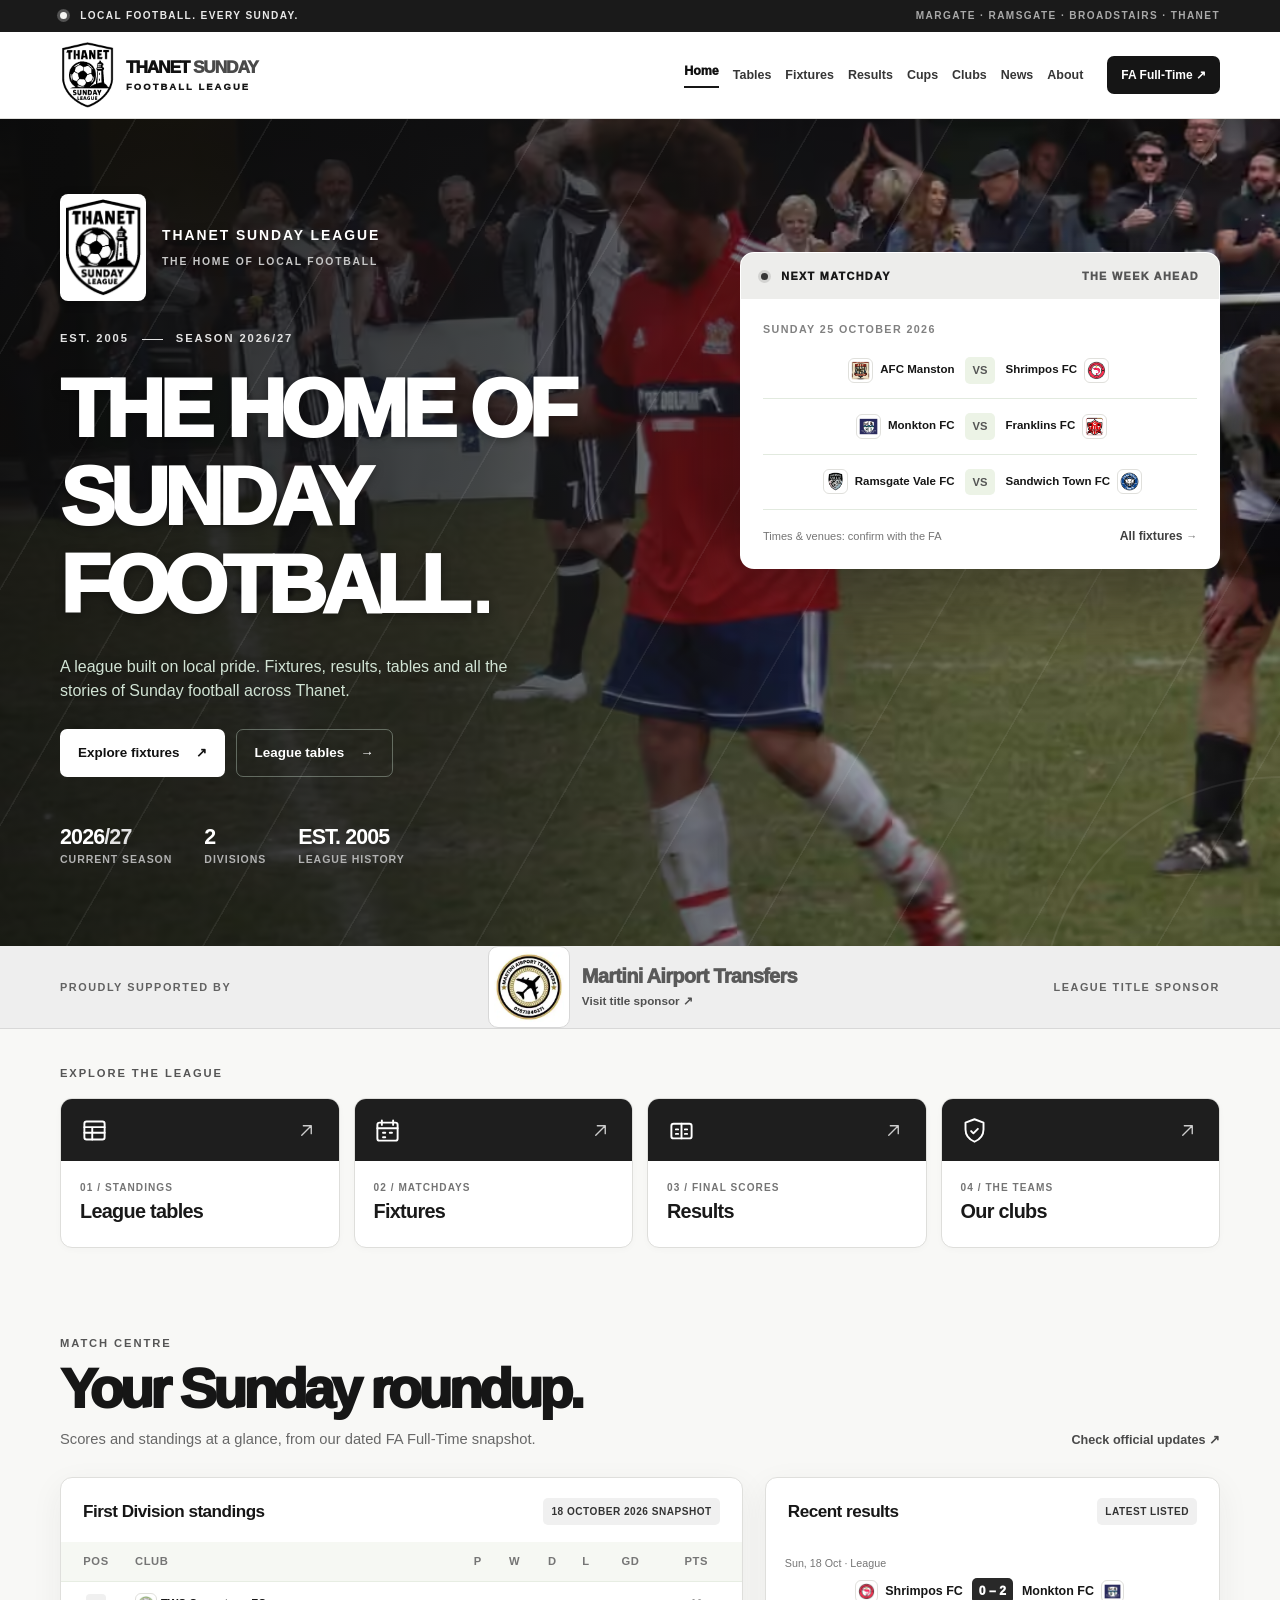
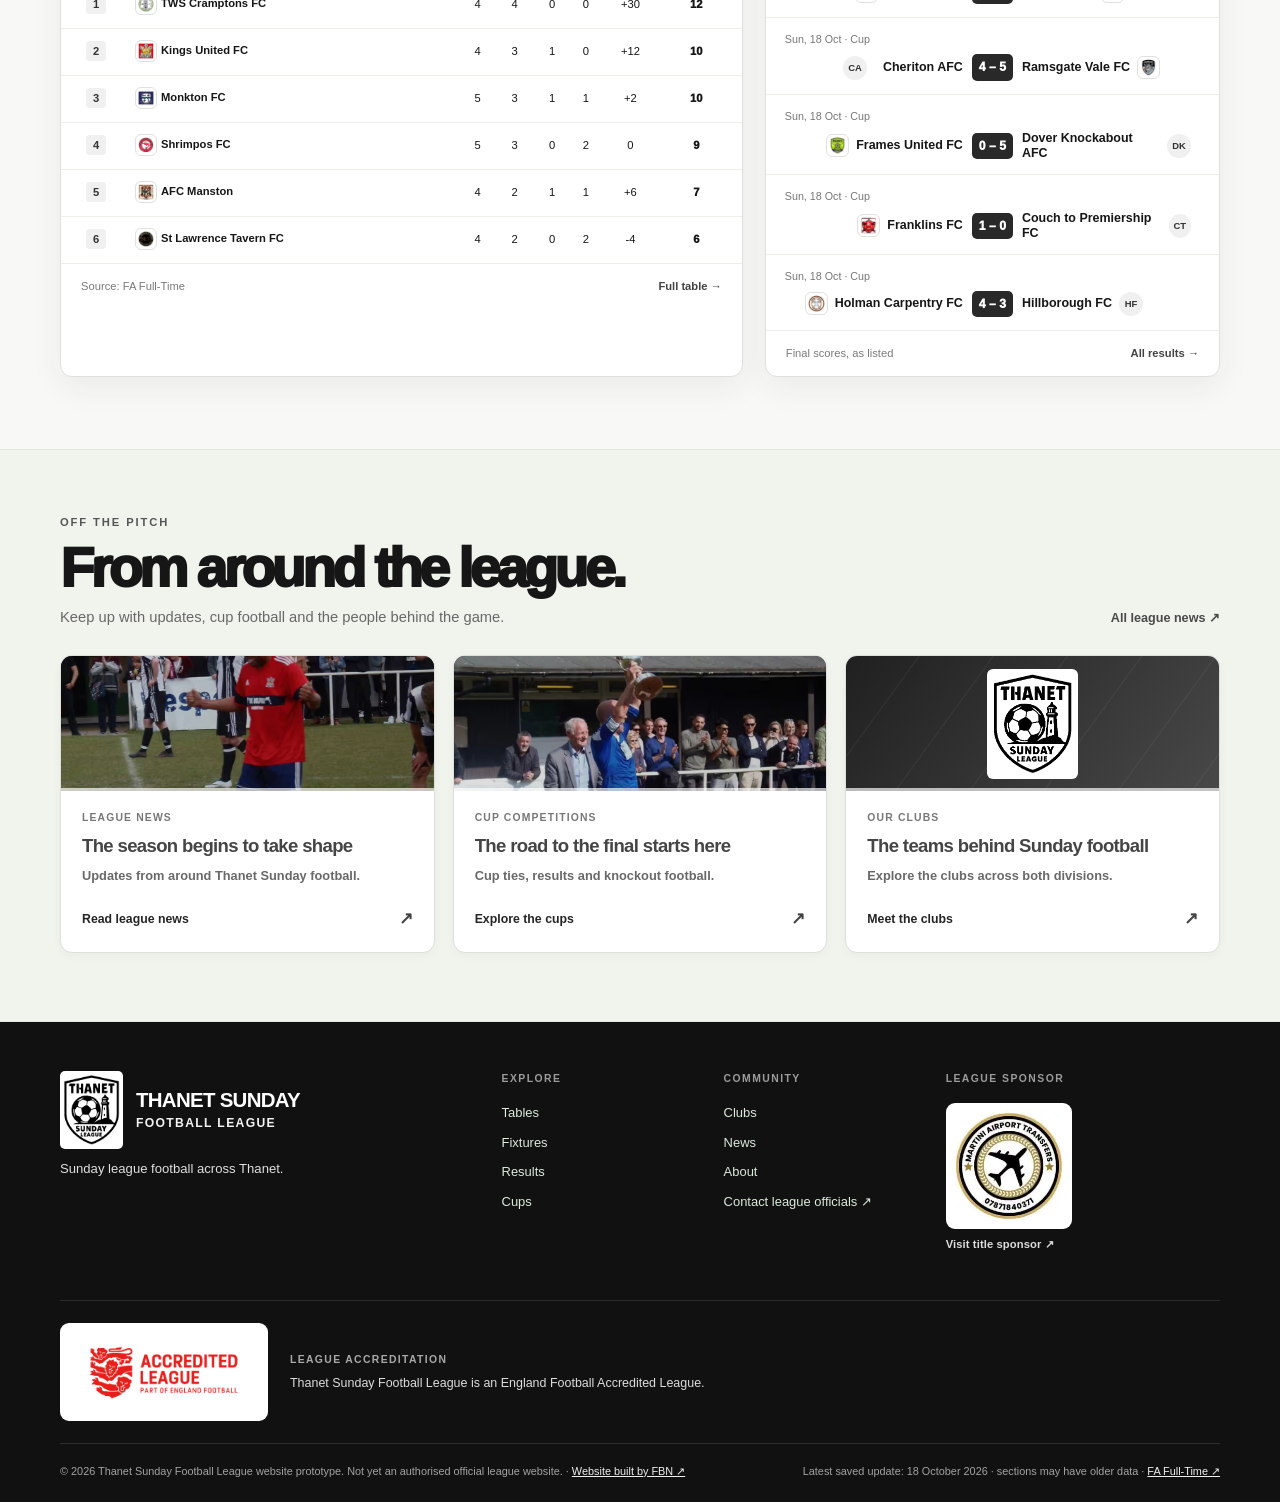
==== commit 82138801: "Feature Martini Airport Transfers title sponsor logo on index.html" ====
--- a/index.html
+++ b/index.html
@@ -13,6 +13,7 @@
   <script src="./data/league-data.js?v=20261018-cups-v1" defer></script>
   <script src="./site-v9.js?v=20261018-cups-v1" defer></script>
   <link rel="stylesheet" href="./accreditation.css?v=20261019-league-accreditation-v1">
+  <link rel="stylesheet" href="./sponsor-logo.css?v=20261019-martini-logo-v1">
 </head>
 <body>
 <a class="skip-link" href="#main">Skip to content</a>
@@ -47,7 +48,7 @@
   </div>
   <div class="hero-rings" aria-hidden="true"></div>
 </section>
-<div class="sponsor-ribbon"><div class="shell sponsor-ribbon-inner"><span class="sponsor-kicker">PROUDLY SUPPORTED BY</span><a href="https://www.martiniairporttransfers.co.uk/" target="_blank" rel="noopener noreferrer" class="sponsor-name">MARTINI <span>AIRPORT TRANSFERS</span> <b aria-hidden="true">↗</b></a><span class="sponsor-note">LEAGUE TITLE SPONSOR</span></div></div>
+<div class="sponsor-ribbon"><div class="shell sponsor-ribbon-inner"><span class="sponsor-kicker">PROUDLY SUPPORTED BY</span><a href="https://www.martiniairporttransfers.co.uk/" target="_blank" rel="noopener noreferrer" class="sponsor-name sponsor-brand-link" aria-label="Visit Martini Airport Transfers, league title sponsor"><span class="sponsor-brand-image"><img src="./assets/martini-airport-transfers-logo.svg" alt="Martini Airport Transfers logo" width="82" height="82" decoding="async"></span><span class="sponsor-brand-copy"><strong>Martini Airport Transfers</strong><small>Visit title sponsor ↗</small></span></a><span class="sponsor-note">LEAGUE TITLE SPONSOR</span></div></div>
 <section class="home-shortcuts section" aria-labelledby="browse-title"><div class="shell"><p class="eyebrow" id="browse-title">EXPLORE THE LEAGUE</p><div class="home-shortcuts-grid"><a class="home-shortcut" href="./tables.html" aria-label="View league tables"><span class="home-shortcut-top"><span class="home-shortcut-icon"><svg viewBox="0 0 24 24" width="25" height="25" fill="none" stroke="currentColor" stroke-width="1.7" stroke-linecap="round" stroke-linejoin="round" aria-hidden="true" focusable="false"><rect x="3" y="4" width="18" height="16" rx="2"/><path d="M3 9h18M3 14h18M10 9v11"/></svg></span><span class="home-shortcut-arrow"><svg viewBox="0 0 24 24" width="25" height="25" fill="none" stroke="currentColor" stroke-width="1.7" stroke-linecap="round" stroke-linejoin="round" aria-hidden="true" focusable="false"><path d="M6 18 18 6M8 6h10v10"/></svg></span></span><span class="home-shortcut-bottom"><span class="home-shortcut-label">01 / STANDINGS</span><strong>League tables</strong></span></a><a class="home-shortcut" href="./fixtures.html" aria-label="View upcoming fixtures"><span class="home-shortcut-top"><span class="home-shortcut-icon"><svg viewBox="0 0 24 24" width="25" height="25" fill="none" stroke="currentColor" stroke-width="1.7" stroke-linecap="round" stroke-linejoin="round" aria-hidden="true" focusable="false"><rect x="3" y="5" width="18" height="16" rx="2"/><path d="M7 3v4M17 3v4M3 10h18M8 14h2M14 14h2M8 18h2"/></svg></span><span class="home-shortcut-arrow"><svg viewBox="0 0 24 24" width="25" height="25" fill="none" stroke="currentColor" stroke-width="1.7" stroke-linecap="round" stroke-linejoin="round" aria-hidden="true" focusable="false"><path d="M6 18 18 6M8 6h10v10"/></svg></span></span><span class="home-shortcut-bottom"><span class="home-shortcut-label">02 / MATCHDAYS</span><strong>Fixtures</strong></span></a><a class="home-shortcut" href="./results.html" aria-label="View recent results"><span class="home-shortcut-top"><span class="home-shortcut-icon"><svg viewBox="0 0 24 24" width="25" height="25" fill="none" stroke="currentColor" stroke-width="1.7" stroke-linecap="round" stroke-linejoin="round" aria-hidden="true" focusable="false"><rect x="3" y="6" width="18" height="13" rx="2"/><path d="M12 6v13M7 11h2M7 15h2M15 11h2M15 15h2"/></svg></span><span class="home-shortcut-arrow"><svg viewBox="0 0 24 24" width="25" height="25" fill="none" stroke="currentColor" stroke-width="1.7" stroke-linecap="round" stroke-linejoin="round" aria-hidden="true" focusable="false"><path d="M6 18 18 6M8 6h10v10"/></svg></span></span><span class="home-shortcut-bottom"><span class="home-shortcut-label">03 / FINAL SCORES</span><strong>Results</strong></span></a><a class="home-shortcut" href="./clubs.html" aria-label="Browse league clubs"><span class="home-shortcut-top"><span class="home-shortcut-icon"><svg viewBox="0 0 24 24" width="25" height="25" fill="none" stroke="currentColor" stroke-width="1.7" stroke-linecap="round" stroke-linejoin="round" aria-hidden="true" focusable="false"><path d="M12 2 20 5v6c0 5.5-2.8 8.6-8 11-5.2-2.4-8-5.5-8-11V5l8-3Z"/><path d="M9 12.5l2 2 4-4"/></svg></span><span class="home-shortcut-arrow"><svg viewBox="0 0 24 24" width="25" height="25" fill="none" stroke="currentColor" stroke-width="1.7" stroke-linecap="round" stroke-linejoin="round" aria-hidden="true" focusable="false"><path d="M6 18 18 6M8 6h10v10"/></svg></span></span><span class="home-shortcut-bottom"><span class="home-shortcut-label">04 / THE TEAMS</span><strong>Our clubs</strong></span></a></div></div></section>
 <section class="section" id="overview" aria-labelledby="overview-title"><div class="shell">
   <div class="section-heading"><div><p class="eyebrow">MATCH CENTRE</p><h2 id="overview-title">Your Sunday roundup.</h2><p>Scores and standings at a glance, from our dated FA Full-Time snapshot.</p></div><a class="text-link" href="https://fulltime.thefa.com/index.html?league=391033232" target="_blank" rel="noopener noreferrer">Check official updates ↗</a></div>
@@ -67,6 +68,6 @@
 </div>
 </section>
 </main>
-<footer class="footer"><div class="shell footer-grid"><div><div class="footer-logo"><img src="./assets/thanet-league-badge.svg" alt="Thanet Sunday League badge" width="66" height="82"><strong>THANET SUNDAY<span class="footer-league-name">FOOTBALL LEAGUE</span></strong></div><p>Sunday league football across Thanet.</p></div><div><h3>EXPLORE</h3><a href="./tables.html">Tables</a><a href="./fixtures.html">Fixtures</a><a href="./results.html">Results</a><a href="./cups.html">Cups</a></div><div><h3>COMMUNITY</h3><a href="./clubs.html">Clubs</a><a href="./news.html">News</a><a href="./about.html">About</a><a href="https://fulltime.thefa.com/index.html?league=391033232" target="_blank" rel="noopener noreferrer">Contact league officials ↗</a></div><div><h3>LEAGUE SPONSOR</h3><a class="footer-sponsor" href="https://www.martiniairporttransfers.co.uk/" target="_blank" rel="noopener noreferrer">MARTINI<br><span>AIRPORT TRANSFERS ↗</span></a></div></div><div class="shell league-accreditation-row" aria-label="League accreditation"><div class="league-accreditation-mark"><img src="./assets/england-football-accredited-league.svg" width="185" height="80" alt="Accredited League — Part of England Football" loading="lazy" decoding="async"></div><div class="league-accreditation-copy"><span class="league-accreditation-kicker">LEAGUE ACCREDITATION</span><p>Thanet Sunday Football League is an England Football Accredited League.</p></div></div><div class="shell footer-bottom"><span>© <span id="year">2026</span> Thanet Sunday Football League website prototype. Not yet an authorised official league website. <span class="footer-builder-credit">· <a href="https://www.footballbuyingnetwork.co.uk" target="_blank" rel="noopener noreferrer" aria-label="Visit Football Buying Network — website built by FBN">Website built by FBN ↗</a></span></span><span><span data-league-update>Saved data · 18 October 2026</span> · <a href="https://fulltime.thefa.com/index.html?league=391033232" target="_blank" rel="noopener noreferrer">FA Full-Time ↗</a></span></div></footer>
+<footer class="footer"><div class="shell footer-grid"><div><div class="footer-logo"><img src="./assets/thanet-league-badge.svg" alt="Thanet Sunday League badge" width="66" height="82"><strong>THANET SUNDAY<span class="footer-league-name">FOOTBALL LEAGUE</span></strong></div><p>Sunday league football across Thanet.</p></div><div><h3>EXPLORE</h3><a href="./tables.html">Tables</a><a href="./fixtures.html">Fixtures</a><a href="./results.html">Results</a><a href="./cups.html">Cups</a></div><div><h3>COMMUNITY</h3><a href="./clubs.html">Clubs</a><a href="./news.html">News</a><a href="./about.html">About</a><a href="https://fulltime.thefa.com/index.html?league=391033232" target="_blank" rel="noopener noreferrer">Contact league officials ↗</a></div><div><h3>LEAGUE SPONSOR</h3><a class="footer-sponsor footer-sponsor-logo" href="https://www.martiniairporttransfers.co.uk/" target="_blank" rel="noopener noreferrer" aria-label="Visit Martini Airport Transfers, league title sponsor"><span class="sponsor-logo-frame"><img src="./assets/martini-airport-transfers-logo.svg" width="126" height="126" alt="Martini Airport Transfers logo" loading="lazy" decoding="async"></span><span class="sponsor-visit">Visit title sponsor ↗</span></a></div></div><div class="shell league-accreditation-row" aria-label="League accreditation"><div class="league-accreditation-mark"><img src="./assets/england-football-accredited-league.svg" width="185" height="80" alt="Accredited League — Part of England Football" loading="lazy" decoding="async"></div><div class="league-accreditation-copy"><span class="league-accreditation-kicker">LEAGUE ACCREDITATION</span><p>Thanet Sunday Football League is an England Football Accredited League.</p></div></div><div class="shell footer-bottom"><span>© <span id="year">2026</span> Thanet Sunday Football League website prototype. Not yet an authorised official league website. <span class="footer-builder-credit">· <a href="https://www.footballbuyingnetwork.co.uk" target="_blank" rel="noopener noreferrer" aria-label="Visit Football Buying Network — website built by FBN">Website built by FBN ↗</a></span></span><span><span data-league-update>Saved data · 18 October 2026</span> · <a href="https://fulltime.thefa.com/index.html?league=391033232" target="_blank" rel="noopener noreferrer">FA Full-Time ↗</a></span></div></footer>
 </body>
 </html>
--- a/sponsor-logo.css
+++ b/sponsor-logo.css
@@ -0,0 +1,33 @@
+/* Martini Airport Transfers — original supplied title sponsor logo.
+   Sponsor identity is separate from FA accreditation and FBN build credit. */
+.sponsor-ribbon-inner .sponsor-brand-link{display:inline-flex;align-items:center;gap:12px;min-width:0;text-decoration:none;color:#181818}
+.sponsor-ribbon-inner .sponsor-brand-link:hover .sponsor-brand-copy strong{text-decoration:underline;text-underline-offset:3px}
+.sponsor-brand-image{width:82px;height:82px;flex:0 0 82px;display:grid;place-items:center;overflow:hidden;border-radius:10px;background:#fff;padding:5px;border:1px solid #d7d7d7}
+.sponsor-brand-image img{display:block;width:100%;height:100%;object-fit:contain}
+.sponsor-brand-copy{display:flex;flex-direction:column;min-width:0;gap:4px}
+.sponsor-brand-copy strong{font-size:clamp(.95rem,1.7vw,1.25rem);font-weight:950;letter-spacing:-.035em;line-height:1.12}
+.sponsor-brand-copy small{font-size:.73rem;color:#505050;font-weight:750;letter-spacing:0}
+.footer-grid .footer-sponsor-logo{display:inline-flex;flex-direction:column;align-items:flex-start;gap:8px;max-width:100%;text-decoration:none}
+.footer-sponsor-logo .sponsor-logo-frame{width:126px;max-width:100%;height:126px;display:grid;place-items:center;background:#fff;border-radius:9px;padding:6px;overflow:hidden}
+.footer-sponsor-logo .sponsor-logo-frame img{display:block;width:100%;height:100%;object-fit:contain}
+.footer-grid .footer-sponsor-logo .sponsor-visit{color:#ddd;font-size:.7rem;font-weight:800;letter-spacing:.01em;line-height:1.25}
+.footer-grid .footer-sponsor-logo:hover .sponsor-visit{text-decoration:underline;text-underline-offset:3px}
+.about-side .sponsor-eyebrow{display:block;font-size:.64rem;color:#d2d2d2;font-weight:850;letter-spacing:.13em;margin-bottom:8px}
+.about-side .about-sponsor-link{display:flex;align-items:center;gap:14px;color:#fff;text-decoration:none;font-size:.78rem;font-weight:850;line-height:1.35;margin:15px 0 17px}
+.about-side .about-sponsor-logo{display:grid;place-items:center;width:154px;height:154px;max-width:50%;flex:0 0 154px;background:#fff;border-radius:10px;padding:8px;overflow:hidden}
+.about-side .about-sponsor-logo img{width:100%;height:100%;object-fit:contain;display:block}
+.about-side .about-sponsor-link:hover .about-sponsor-visit{text-decoration:underline;text-underline-offset:3px}
+@media(max-width:760px){
+  .sponsor-ribbon-inner{gap:10px}
+  .sponsor-brand-image{width:70px;height:70px;flex-basis:70px}
+  .footer-sponsor-logo .sponsor-logo-frame{width:112px;height:112px}
+}
+@media(max-width:590px){
+  .sponsor-ribbon-inner{display:flex;flex-wrap:wrap;justify-content:flex-start;padding:13px 0;row-gap:9px}
+  .sponsor-ribbon-inner .sponsor-kicker{flex:0 0 100%}
+  .sponsor-ribbon-inner .sponsor-note{flex:0 0 100%;font-size:.61rem}
+  .sponsor-ribbon-inner .sponsor-brand-link{width:100%}
+  .sponsor-brand-image{width:66px;height:66px;flex-basis:66px}
+  .sponsor-brand-copy strong{font-size:.95rem}
+  .about-side .about-sponsor-logo{width:110px;height:110px;flex-basis:110px;max-width:38%}
+}
